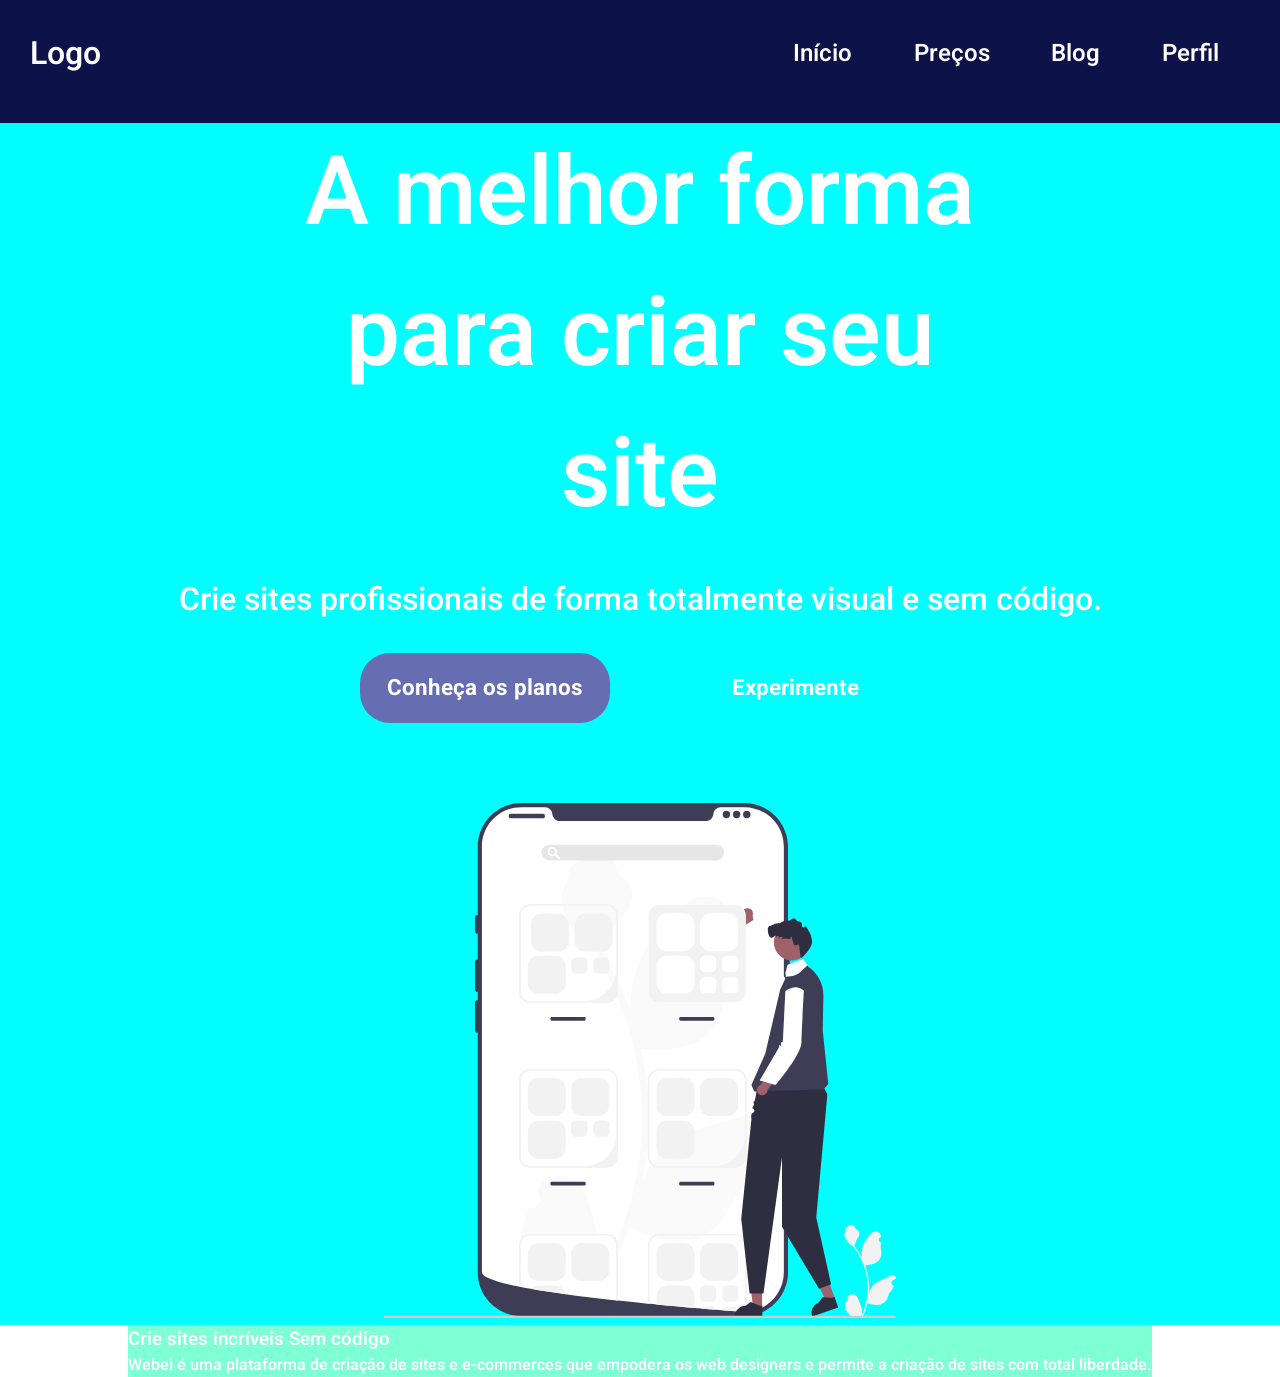
==== index.html @ b550186d "." ====
<!DOCTYPE html>
<html lang="pt-br">
<head>
    <meta charset="UTF-8">
    <meta http-equiv="X-UA-Compatible" content="IE=edge">
    <meta name="viewport" content="width=device-width, initial-scale=1.0">
    <title>Site</title>
    <link rel="stylesheet" href="style.css">
    <link rel="stylesheet" href="styleResponsivo.css">
</head>
<body>
<header class="container-cabecalho">
    <div class="cabecalho">
        <h1 class="logo">Logo</h1>
        <nav class="menu">
            <nav>Início</nav>
            <nav>Preços</nav>
            <nav>Blog</nav>
            <nav>Perfil</nav>
        </nav>
    </div>
</header>
<section class="container">
    <section class="container-apresentacao">
        <div>
            <h1>A melhor forma para criar seu site</h1>
            <p>Crie sites profissionais de forma totalmente visual e sem código.</p>
            <div class="botao-container">
                <button class="btn btn-especial">Conheça os planos</button>
                <button class="btn">Experimente</button>
            </div>
            <div class="container-img">
                <img src="undraw_mobile_interface_re_1vv9.svg" alt="">
            </div>
        </div>
    </section>
    <section class="container-conteudo">
        <div class="conteudo">
            <div class="card">
                <h1>Crie sites incríveis Sem código</h1>
                <p>Webei é uma plataforma de criação de sites e e-commerces que empodera os web designers e permite a criação de sites com total liberdade.</p>
            </div>
        </div>
    </section>
</section>
</body>
</html>
---- style.css ----
@import url('https://fonts.googleapis.com/css2?family=Heebo:wght@900&display=swap');

*{
    margin: 0;
    padding: 0;
    box-sizing: border-box;
    font-family: 'Heebo', sans-serif;
    font-weight: 600;
  
}
.container-cabecalho{
    width: 100vw;
}
.cabecalho{
    color: white;
    background-color: #0D1249;
    display: flex;
    flex-direction: row;
    width: 100%;
    justify-content: space-between;
    padding: 30px;
    position: fixed;
    top: 0;
}
.menu{
    width: 40%;
    display: flex;
    align-items: center;
    justify-content: space-around;
    font-size: 1.5rem;
    font-weight: bold;
    cursor: pointer;
}
.container{
    background-color: #0D1249;
    color: white;
    width: 100vw;
    height: 900px;
    display: flex;
    flex-direction: column;
    align-items: center;
    justify-content: center;

}
.container-apresentacao{
    align-self: flex-start;
    width: 100%;
    height: auto;
    display: flex;
    align-items: center;
    justify-content: center;
    text-align: center;
    margin-top: 600px;
    background-color: aqua;
    
}
.container-apresentacao h1{
    margin: auto;
    width: 60%;
    font-size: 6rem;
}
.container-apresentacao p{
    margin-top: 30px;
    font-size: 2rem;
}
.botao-container{
    display: flex;
    align-items: center;
    justify-content: center;
    
}
.btn{
    width: 250px;
    height: 70px;
    margin:30px;
    border-radius: 30px;
    border: none;
    font-size: 1.4rem;
    font-weight: bold;
    cursor: pointer;
    background-color: transparent;
    color: white;
}
.btn:hover{
    background-color: white;
    color: black;
}
.btn-especial{
    background-color: #666db1;
}
.btn-especial:hover{
    opacity: 80%;
    background-color: #666db1;
    color: white;
}
.container-img{
    margin-top: 50px;
    width: auto;
    height: auto;
}
.container-img img{
    width: 40%;
}
.container-conteudo{
    background-color: aquamarine;
}
---- styleResponsivo.css ----
@media (max-width:500px) {
    .cabecalho{
        display: flex;
        flex-direction: column;
        align-items: center;
        
    }
    .menu{
        margin-top: 20px;
        width: 100%;
    } 
    .container-apresentacao{
        width: 100%;
        padding: 20px;
        margin-top: 600px;
    }
    .container-apresentacao h1{
        font-size: 3rem;
        width: 100%;
        margin: 0;
    } 
    .container-apresentacao p{
        margin-top: 30px;
        font-size: 1.8rem;
    } 
    .botao-container{
       
        width: 100%;
        justify-content: space-between;
        flex-direction: column;
    }
    .btn{
        width: 100%;
        height: 70px;
        padding: 10px;
    }
    .container-img{
        width: auto;
        height: auto;
      
    }
    .container-img img{
        width: 100%;
    }
}
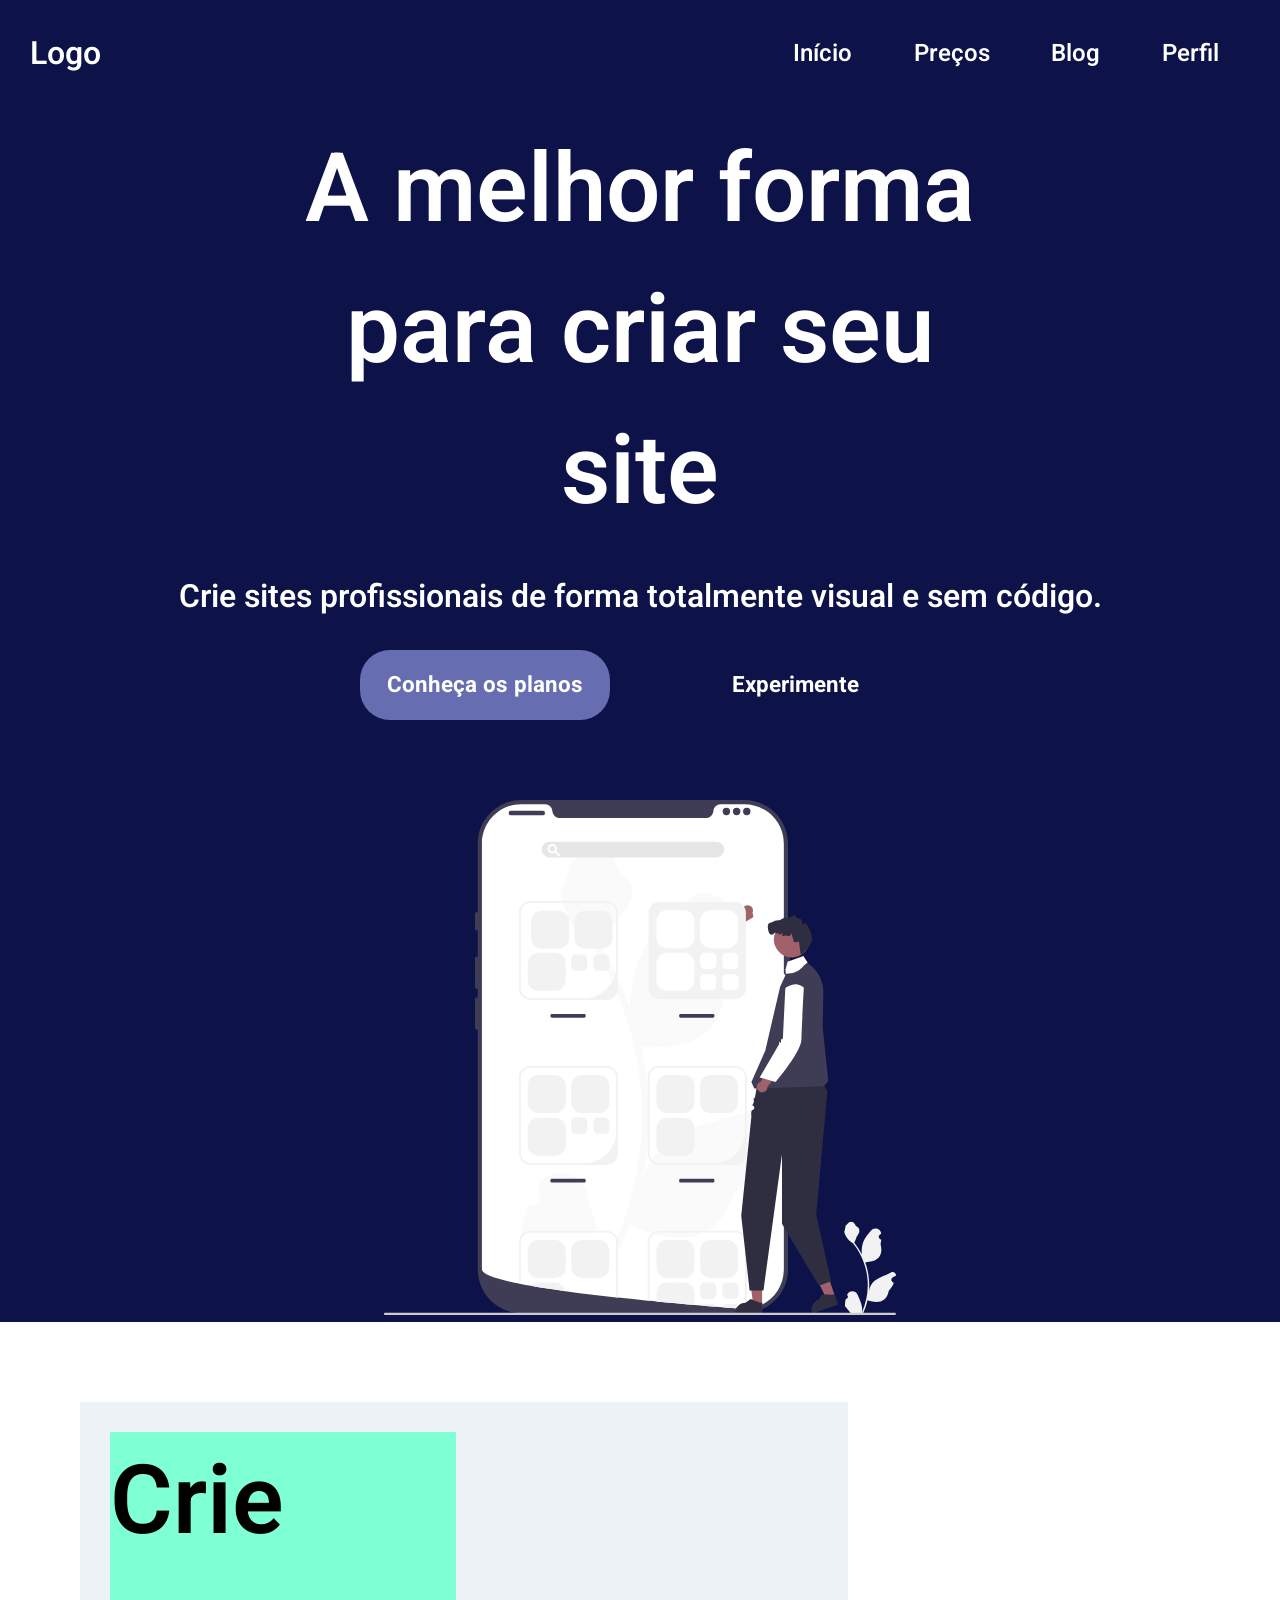
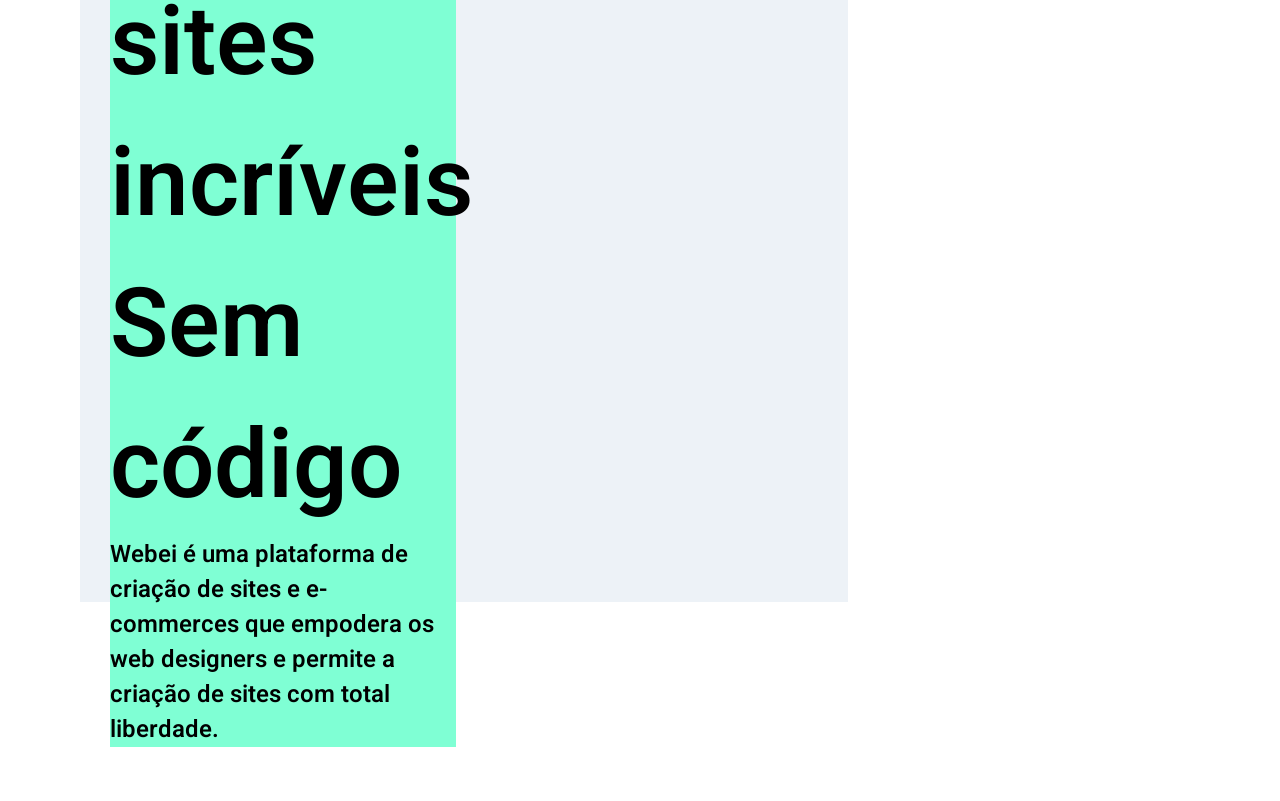
==== commit 5f5ee38d: "." ====
--- a/index.html
+++ b/index.html
@@ -40,6 +40,9 @@
                 <h1>Crie sites incríveis Sem código</h1>
                 <p>Webei é uma plataforma de criação de sites e e-commerces que empodera os web designers e permite a criação de sites com total liberdade.</p>
             </div>
+            <div class="card-img">
+                <img src="" alt="">
+            </div>
         </div>
     </section>
 </section>
--- a/style.css
+++ b/style.css
@@ -34,8 +34,8 @@
 .container{
     background-color: #0D1249;
     color: white;
-    width: 100vw;
-    height: 900px;
+    width: 100%;
+    height:auto;
     display: flex;
     flex-direction: column;
     align-items: center;
@@ -50,8 +50,7 @@
     align-items: center;
     justify-content: center;
     text-align: center;
-    margin-top: 600px;
-    background-color: aqua;
+    margin-top: 120px;
     
 }
 .container-apresentacao h1{
@@ -102,5 +101,27 @@
     width: 40%;
 }
 .container-conteudo{
+    background-color: rgb(255, 255, 255);
+    width: 100%;
+    height: 800px;
+    display: flex;
+}
+.conteudo{
+    background-color:#EDF2F7;
+    width: 60%;
+    height: 100%;
+    margin: 80px;
+    color: black;
+}
+.card{
     background-color: aquamarine;
+    width:45%;
+    margin: 30px;
+}
+.card h1{
+    font-size: 6rem;
+}
+.card p{
+    font-size: 1.5rem;
+   
 }
--- a/styleResponsivo.css
+++ b/styleResponsivo.css
@@ -12,7 +12,7 @@
     .container-apresentacao{
         width: 100%;
         padding: 20px;
-        margin-top: 600px;
+        margin-top: 150px;
     }
     .container-apresentacao h1{
         font-size: 3rem;
@@ -42,5 +42,24 @@
     .container-img img{
         width: 100%;
     }
+    .container-conteudo{
+
+    }
+    .conteudo{
+        margin:0;
+        width: 70%;
+    }
+    .card{
+        margin: 50px;
+        width: 100%;
+        
+    }
+    .card h1{
+        font-size: 3rem;
+    }
+    .card p{
+        font-size: 1rem;
+       
+    }
 }
 
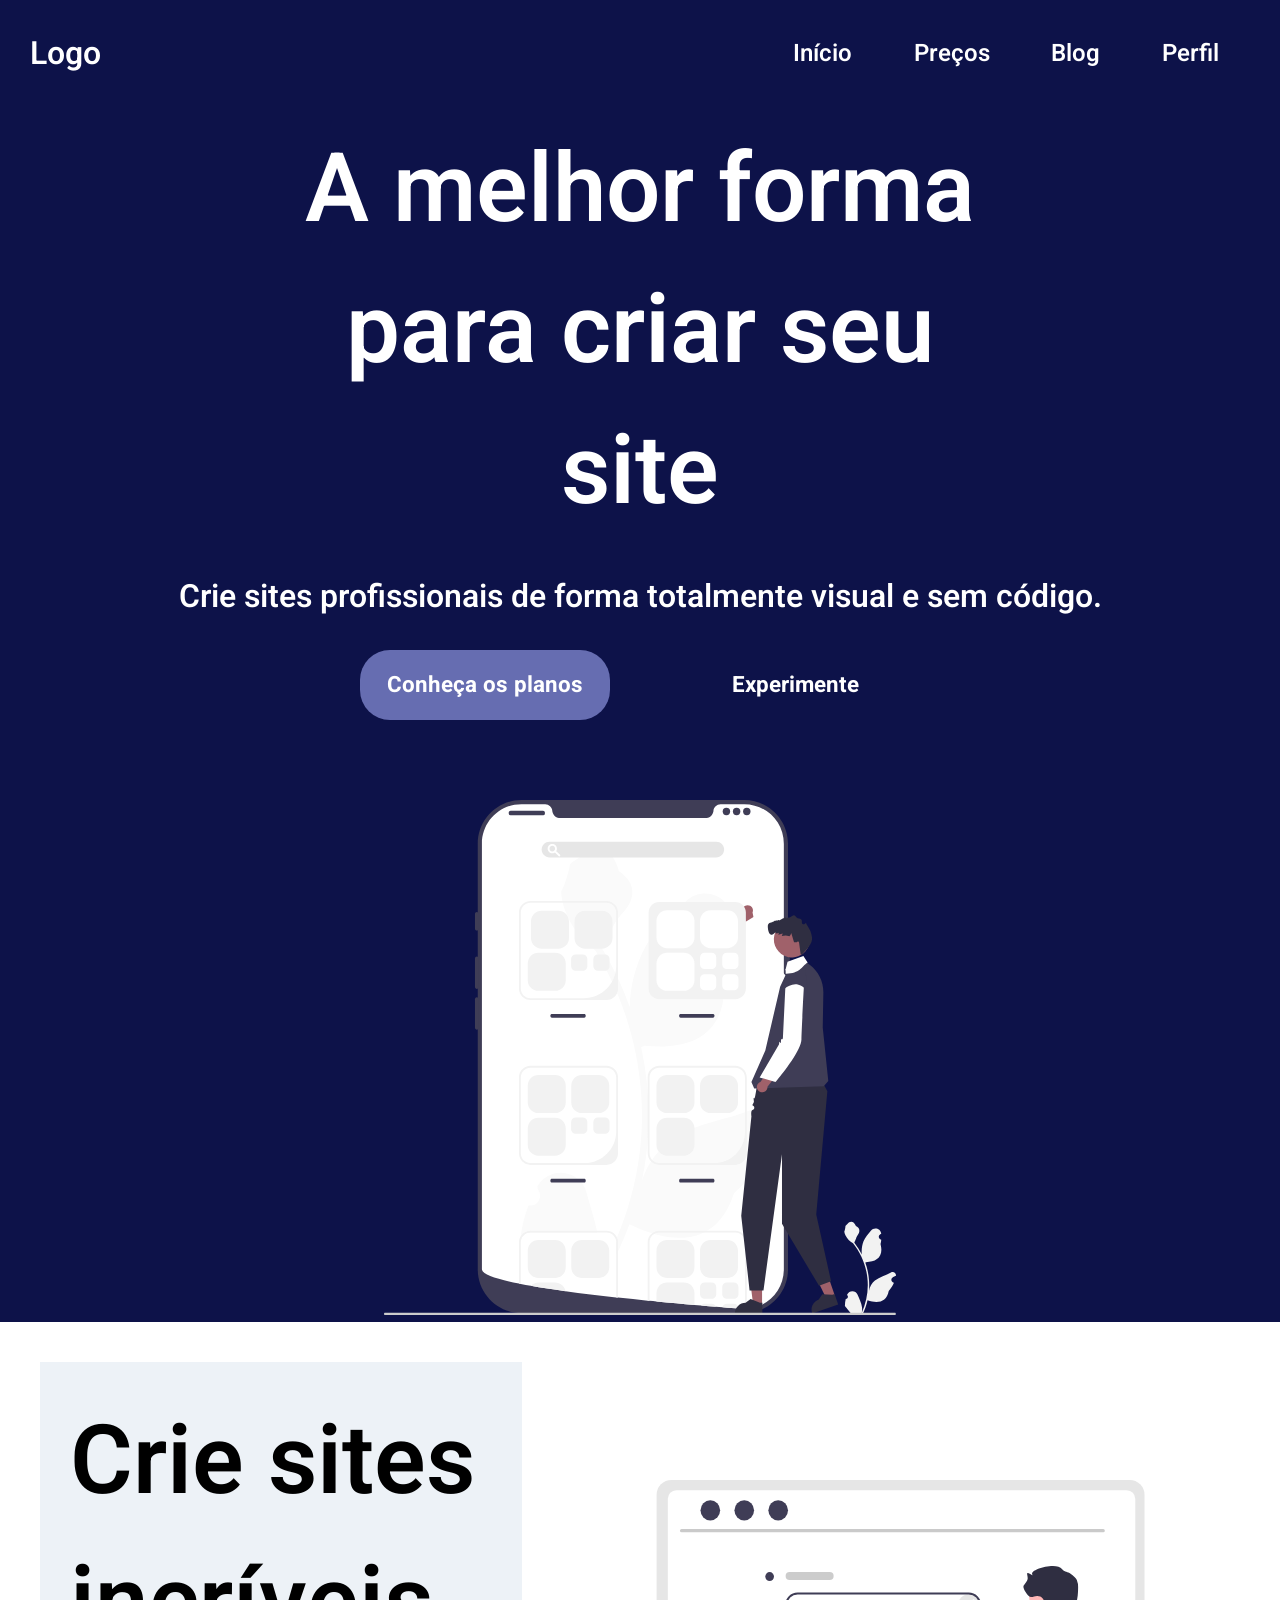
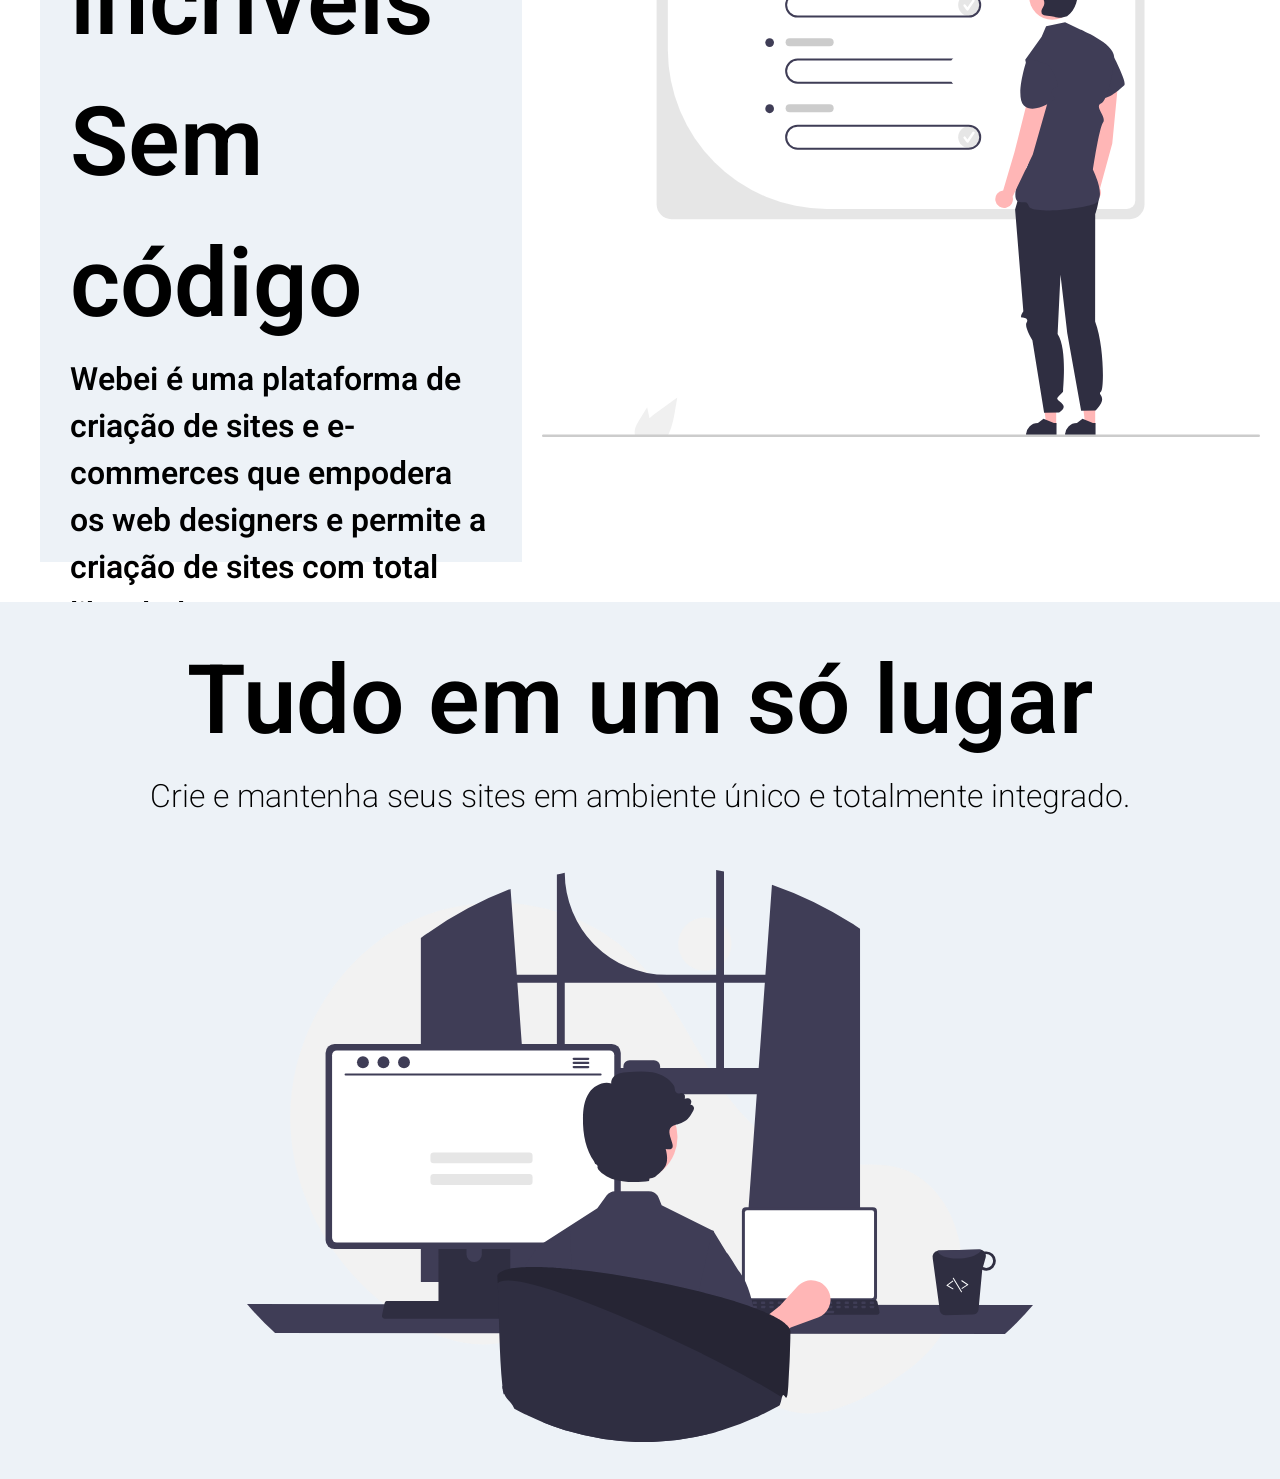
==== commit 741efcc1: "." ====
--- a/index.html
+++ b/index.html
@@ -41,8 +41,15 @@
                 <p>Webei é uma plataforma de criação de sites e e-commerces que empodera os web designers e permite a criação de sites com total liberdade.</p>
             </div>
             <div class="card-img">
-                <img src="" alt="">
+                <img src="undraw_performance_overview_re_mqrq (1).svg" alt="">
             </div>
+        </div>
+    </section>
+    <section class="container-subconteudo">
+        <div  class="subconteudo">
+            <h1>Tudo em um só lugar</h1>
+            <p>Crie e mantenha seus sites em ambiente único e totalmente integrado.</p>
+            <img src="undraw_programming_re_kg9v.svg" alt="">
         </div>
     </section>
 </section>
--- a/style.css
+++ b/style.css
@@ -103,25 +103,53 @@
 .container-conteudo{
     background-color: rgb(255, 255, 255);
     width: 100%;
-    height: 800px;
+    height:auto;
     display: flex;
+    
 }
 .conteudo{
-    background-color:#EDF2F7;
-    width: 60%;
+    width: 100%;
     height: 100%;
-    margin: 80px;
+    margin: 20px;
     color: black;
+    display: flex;
+    justify-content: space-around;
 }
 .card{
-    background-color: aquamarine;
+    background-color:#EDF2F7;
     width:45%;
-    margin: 30px;
+    height: 800px;
+    margin: 20px;
+    padding: 30px;
 }
 .card h1{
     font-size: 6rem;
 }
 .card p{
-    font-size: 1.5rem;
-   
-}+    font-size: 2rem;
+}
+.card-img{
+    align-self: center;
+}
+.container-subconteudo{
+    background-color:#EDF2F7;
+    width: 100%;
+    height: auto;
+    display: flex;
+    justify-content:center;
+    text-align: center;
+    padding: 30px;
+}
+.container-subconteudo h1{
+    font-size: 6rem;
+    color: black;
+}
+.container-subconteudo p{
+    font-size: 2rem;
+    font-weight: 200;
+    color: black;
+}
+.container-subconteudo img{
+    margin-top: 50px;
+}
+
--- a/styleResponsivo.css
+++ b/styleResponsivo.css
@@ -42,24 +42,45 @@
     .container-img img{
         width: 100%;
     }
-    .container-conteudo{
+    .conteudo{
+        margin:0;
+        width: 100%;
+        justify-content: flex-start;
+        flex-direction: column;
+       background-color: rgb(255, 255, 255);
 
     }
-    .conteudo{
-        margin:0;
-        width: 70%;
-    }
     .card{
-        margin: 50px;
-        width: 100%;
-        
+        margin: 0px;
+        width: 80%;  
+        height: 500px; 
     }
     .card h1{
         font-size: 3rem;
     }
     .card p{
         font-size: 1rem;
+    }
+    .card-img{
+        width: 100%;
+        
        
     }
+    .card-img img{
+        width: 100%;
+    }
+   
+    .container-subconteudo h1{
+        font-size: 3rem;
+      
+    }
+    .container-subconteudo p{
+        font-size: 1rem;
+       
+    }
+    .container-subconteudo img{
+        width: 100%;
+    }
+
 }
 
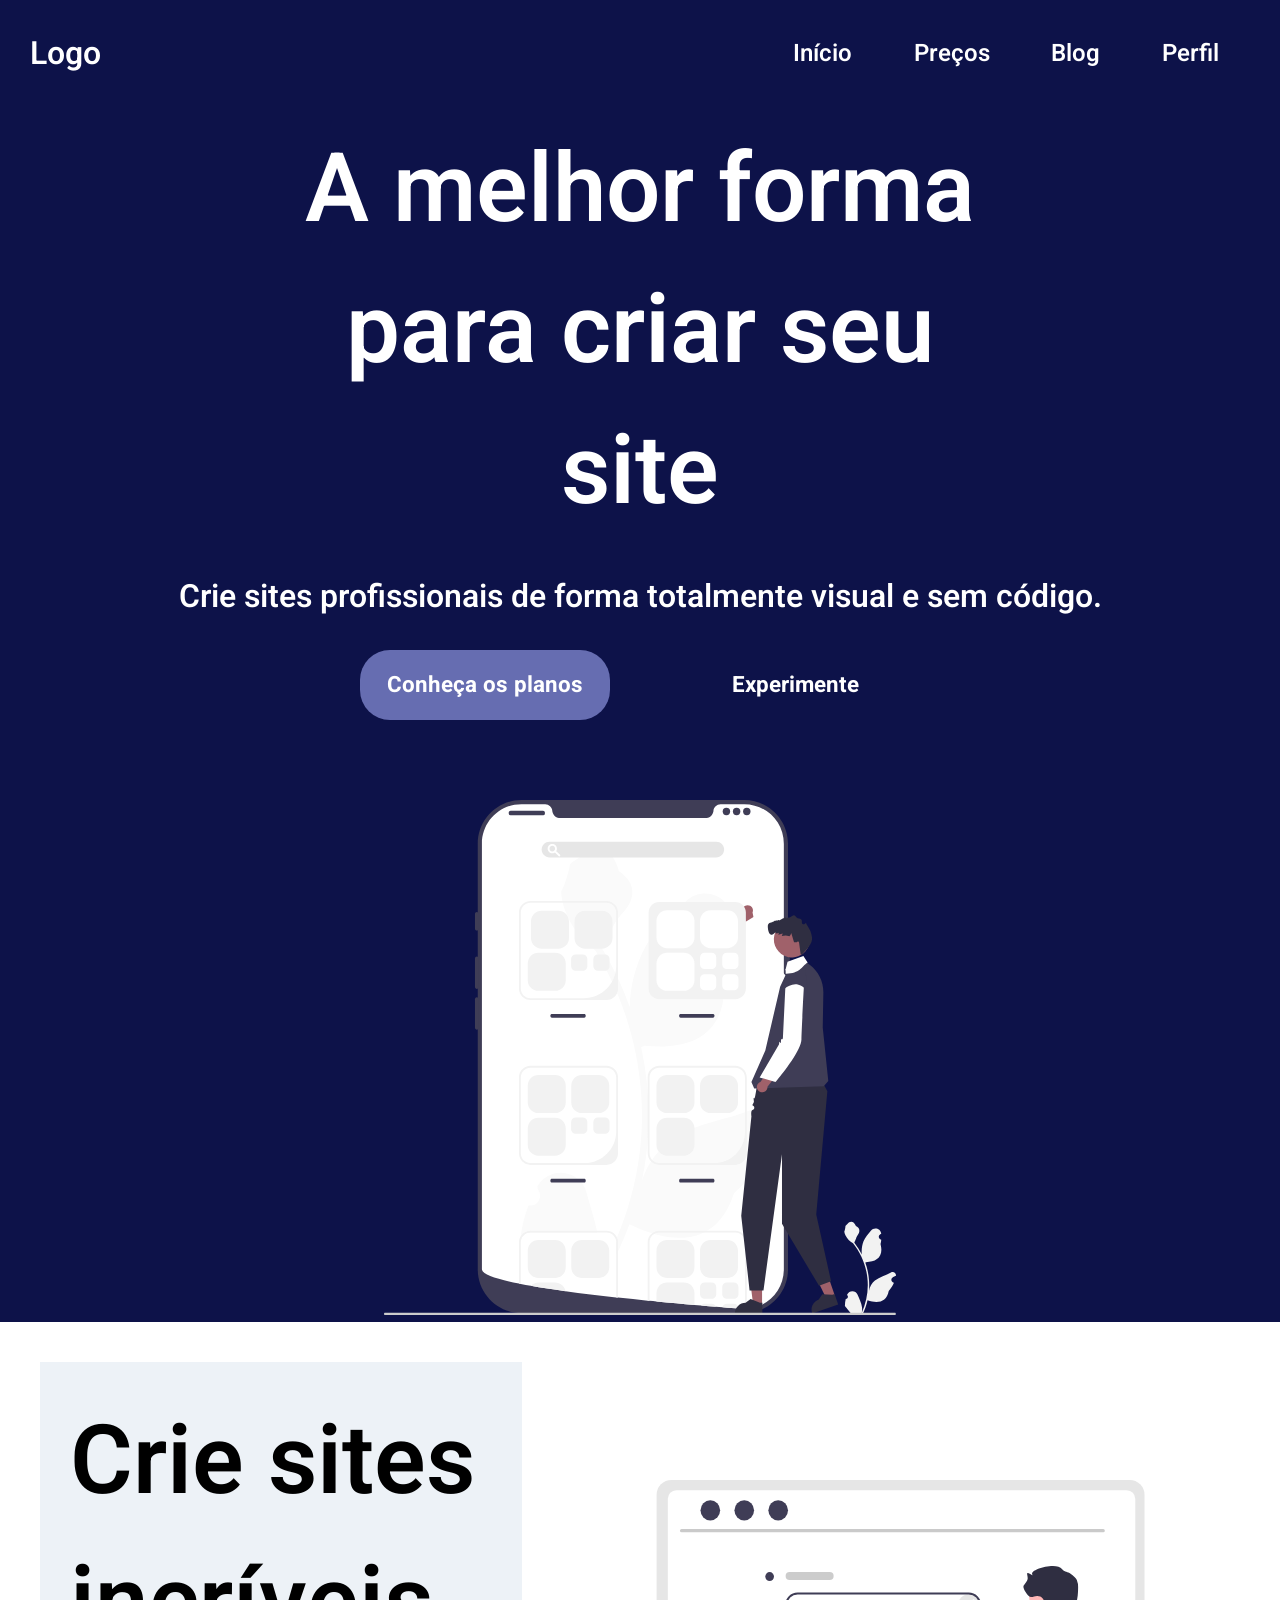
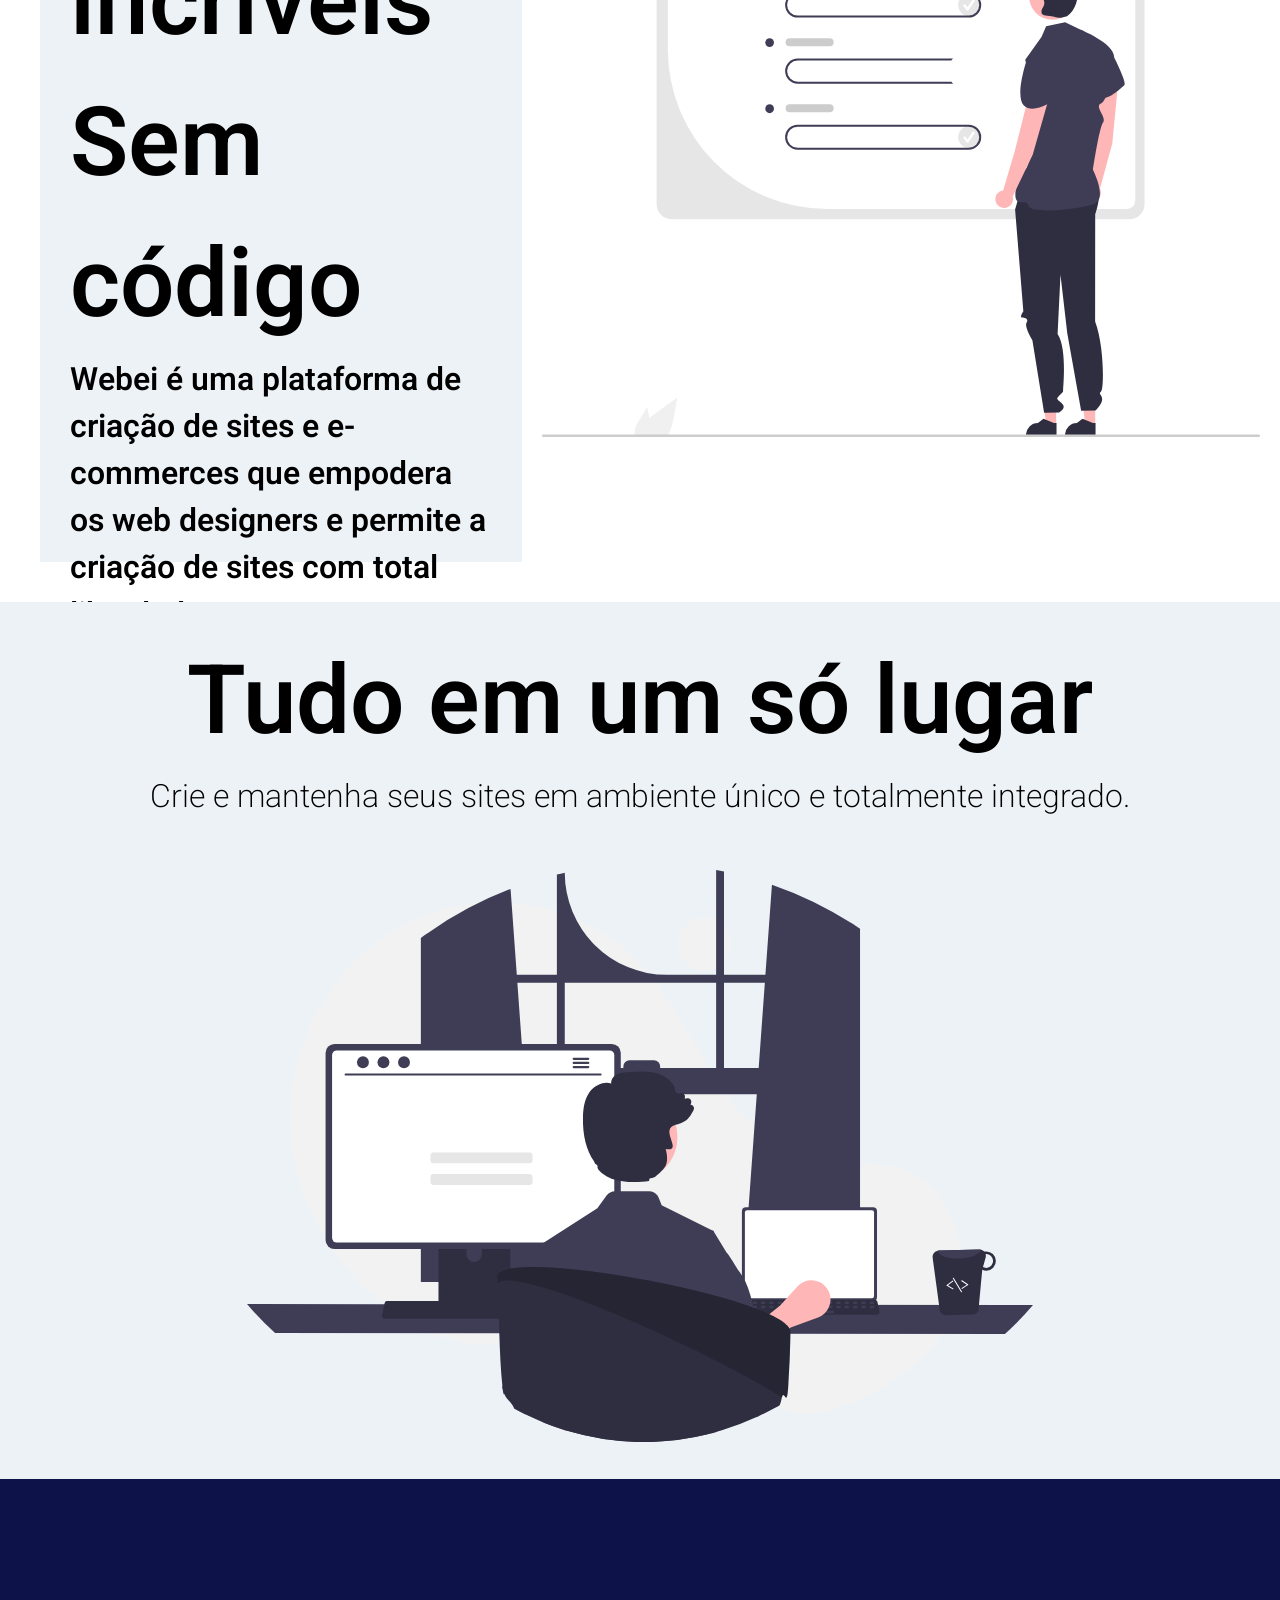
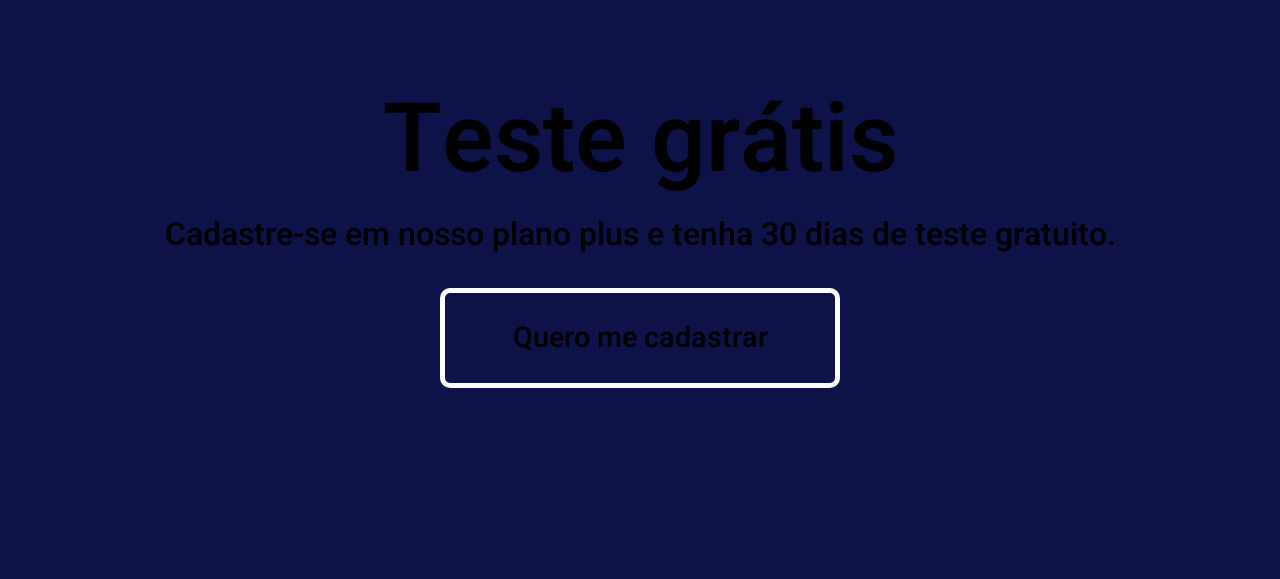
==== commit 20515210: "." ====
--- a/index.html
+++ b/index.html
@@ -52,6 +52,13 @@
             <img src="undraw_programming_re_kg9v.svg" alt="">
         </div>
     </section>
+    <section class="container-teste-gratis">
+        <div class="teste-gratis">
+            <h1>Teste grátis</h1>
+            <p>Cadastre-se em nosso plano plus e tenha 30 dias de teste gratuito.</p>
+            <button>Quero me cadastrar</button>
+        </div>
+    </section>
 </section>
 </body>
 </html>
--- a/style.css
+++ b/style.css
@@ -152,4 +152,35 @@
 .container-subconteudo img{
     margin-top: 50px;
 }
+.container-teste-gratis{
+    width: 100%;
+    background-image: url(../ProjetoPageCSS/6271875.jpg);
+    background-position: center;
+    background-repeat: none;
+    background-size: cover;
+    height: 700px;
+    display: flex;
+    align-items: center;
+    justify-content:center;
+    text-align: center;
+    padding: 30px;
+    color: black;
+}
+.container-teste-gratis h1{
+    font-size: 6rem;
+}
+.container-teste-gratis p{
+    font-size: 2rem;
+}
+.container-teste-gratis button{
+    width: 400px;
+    height: 100px;
+    font-size: 1.8rem;
+    border-radius: 10px;
+    border: 5px solid white;
+    background-color: transparent;
+    cursor: pointer;
+    margin-top: 30px;
+}
 
+
--- a/styleResponsivo.css
+++ b/styleResponsivo.css
@@ -81,6 +81,23 @@
     .container-subconteudo img{
         width: 100%;
     }
+    .container-teste-gratis{
+       
+        height: 500px;
+     
+    }
+    .container-teste-gratis h1{
+        font-size: 3rem;
+    }
+    .container-teste-gratis p{
+        font-size: 1rem;
+    }
+    .container-teste-gratis button{
+        width: 300px;
+        height: 100px;
+        font-size: 1.5rem;  
+    }
+    
 
 }
 
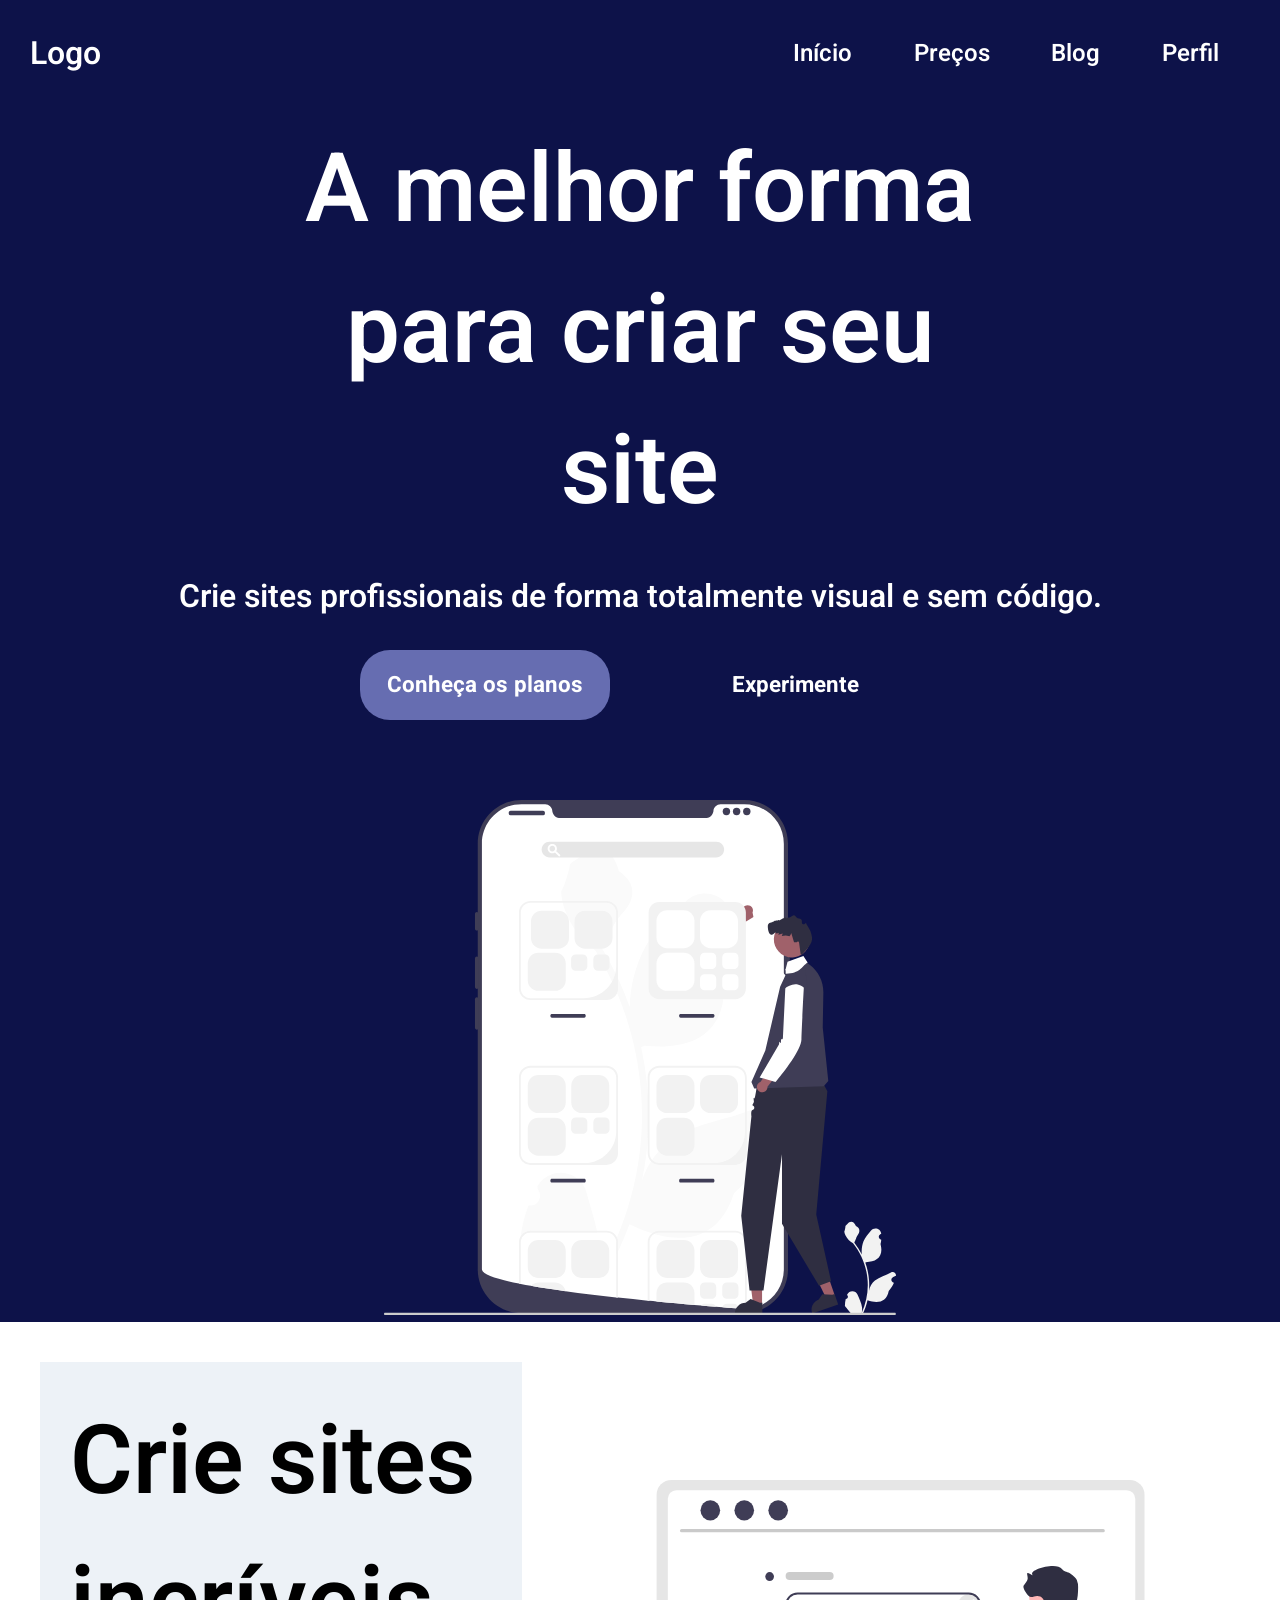
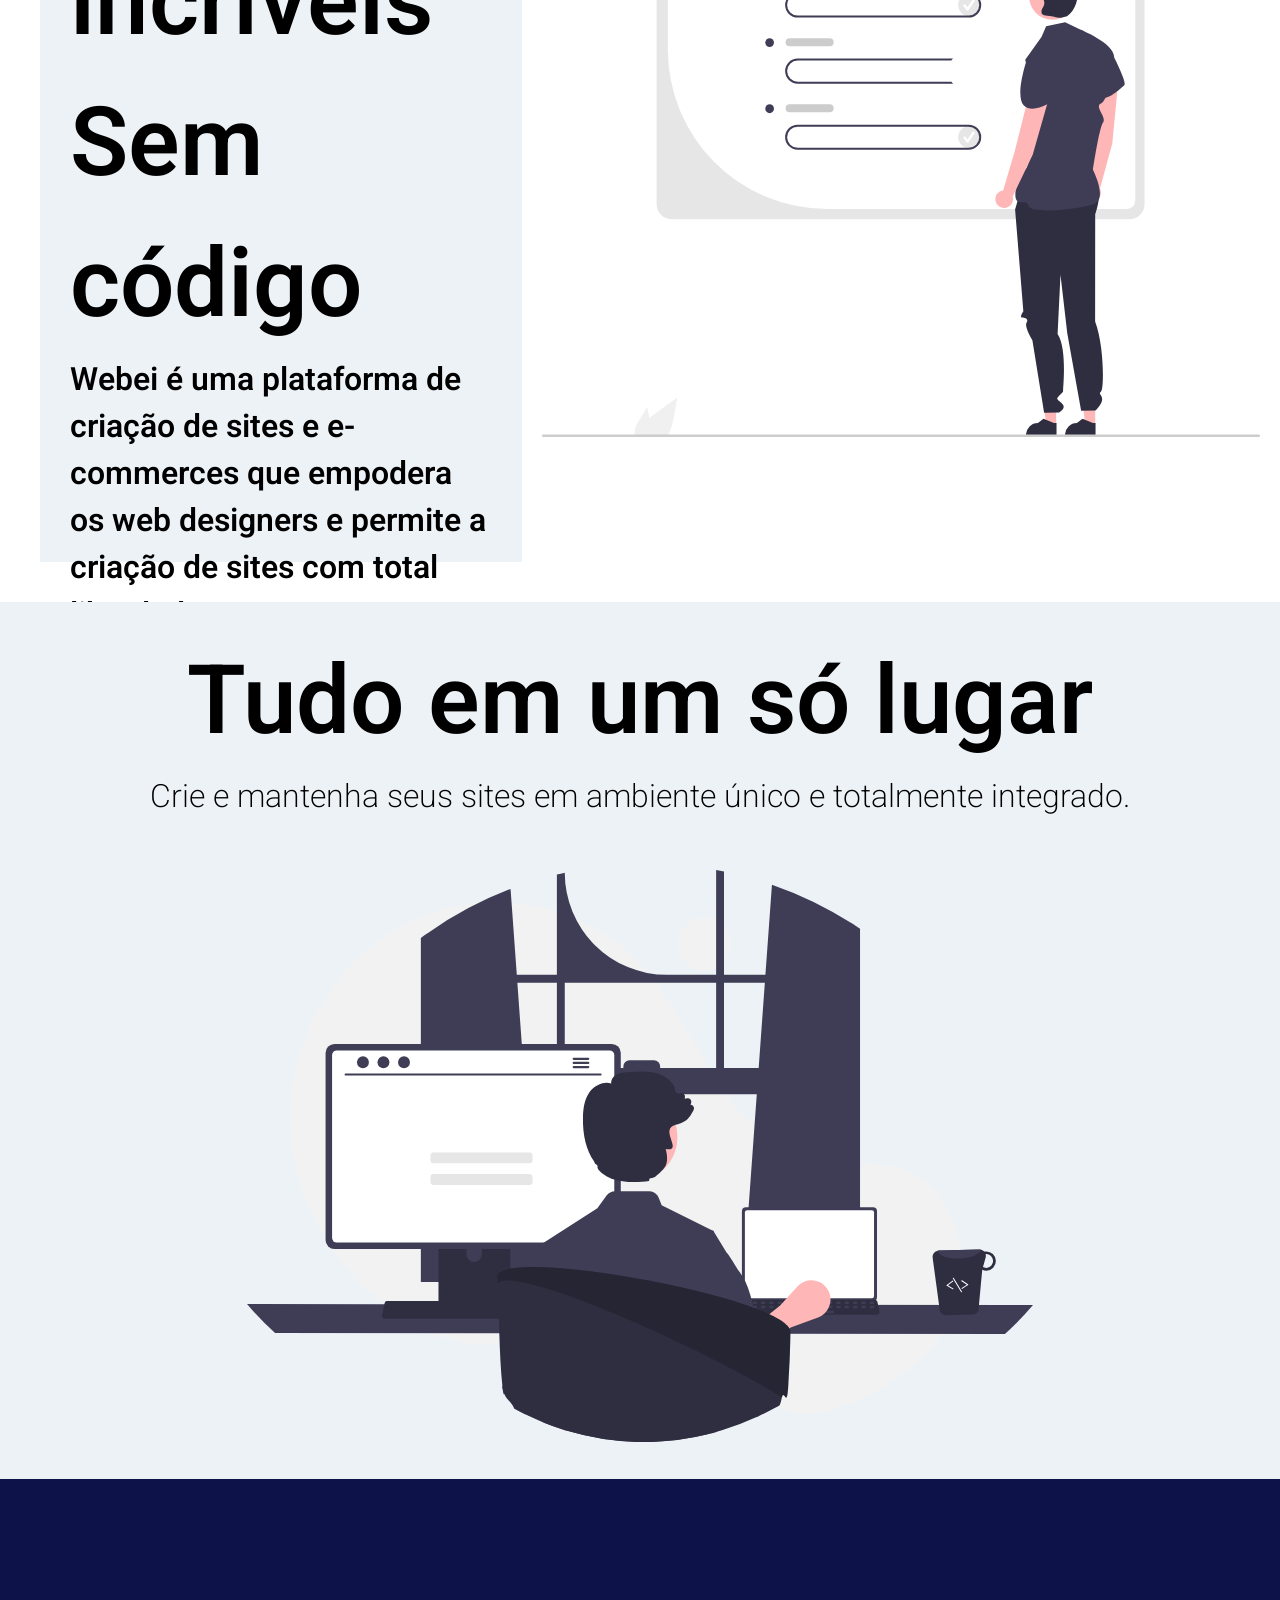
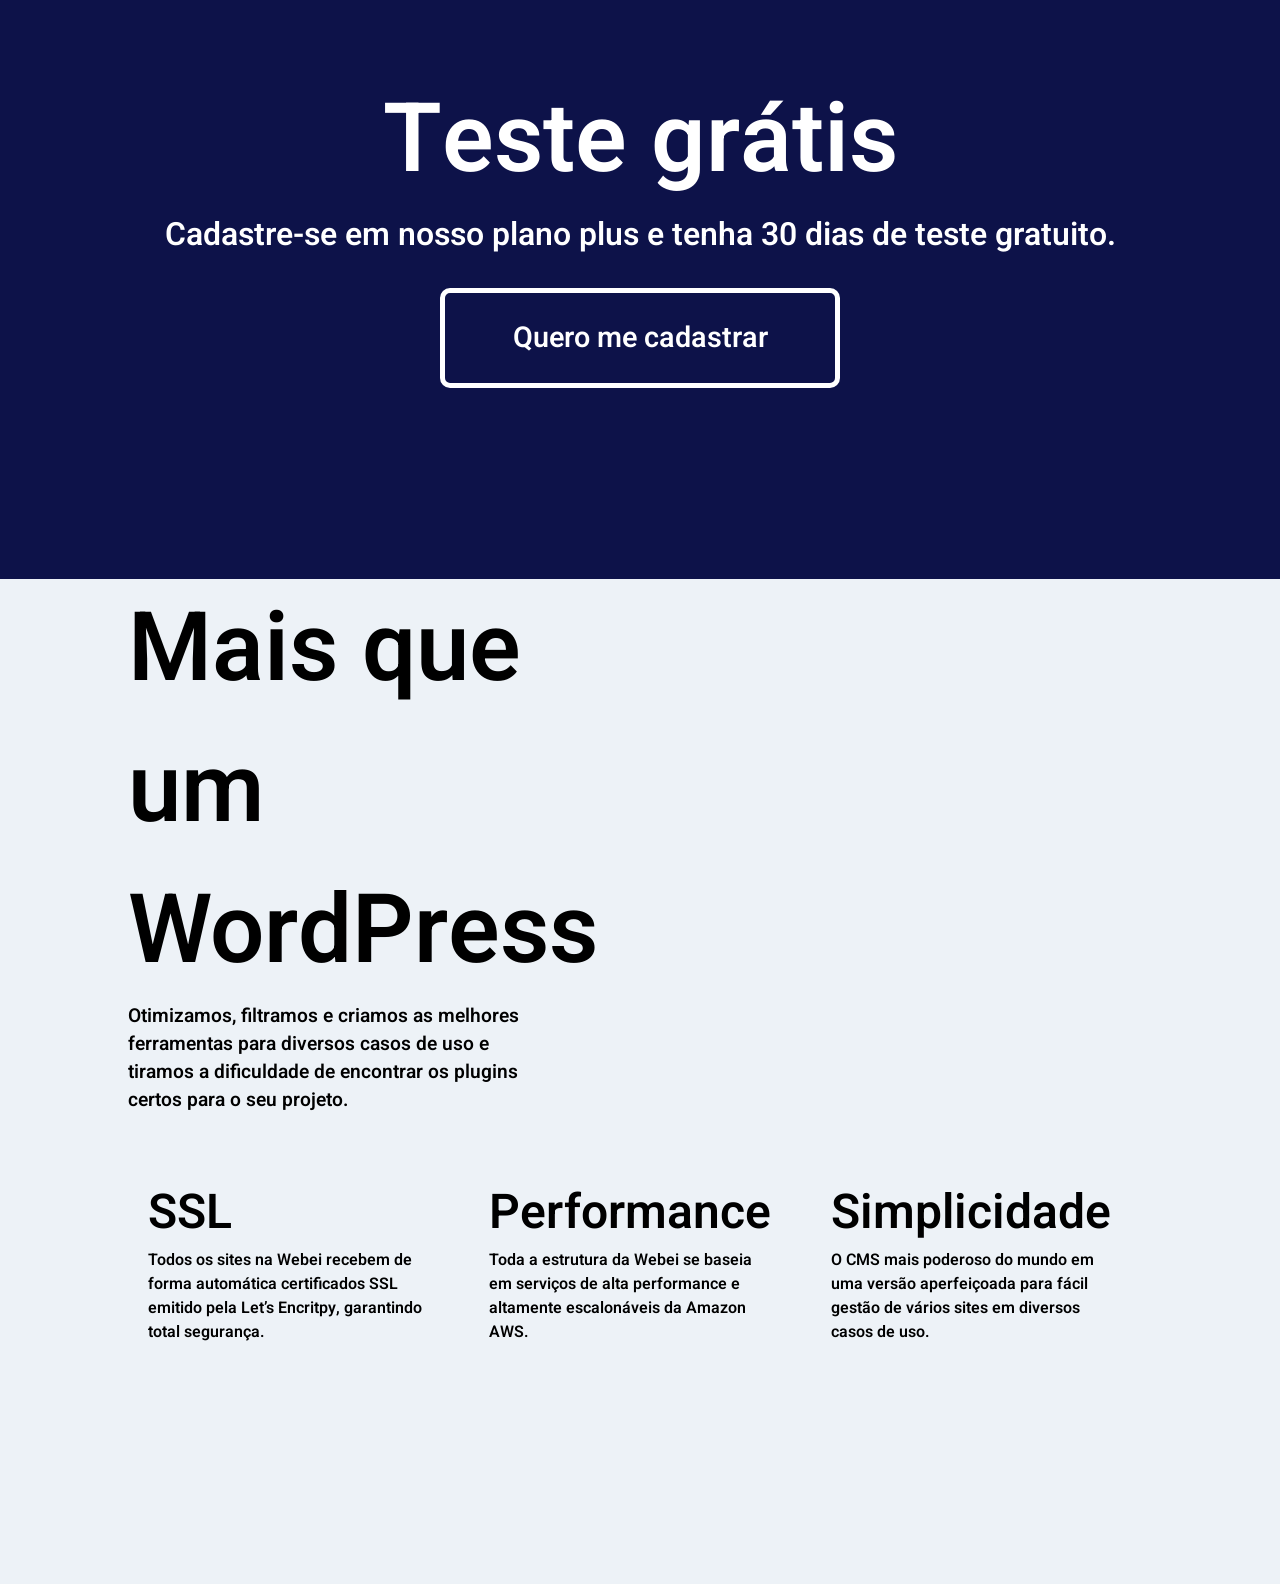
==== commit 6e41bc08: "." ====
--- a/index.html
+++ b/index.html
@@ -59,6 +59,32 @@
             <button>Quero me cadastrar</button>
         </div>
     </section>
+    <section class="container-conteudoCard">
+        <div class="conteudoCard">
+            <div class="contCard">
+                <h1>Mais que um WordPress</h1>
+                <p>Otimizamos, filtramos e criamos as melhores ferramentas para diversos casos de uso e tiramos a dificuldade de encontrar os plugins certos para o seu projeto.</p>
+            </div>
+        </div>
+        <div class="cardCont-container">
+            <div class="cardCont">
+                <img src="" alt="">
+                <h1>SSL</h1>
+                <p>Todos os sites na Webei recebem de forma automática certificados SSL emitido pela Let’s Encritpy, garantindo total segurança.</p>
+            </div>
+            <div class="cardCont">
+                <img src="" alt="">
+                <h1>Performance</h1>
+                <p>Toda a estrutura da Webei se baseia em serviços de alta performance e altamente escalonáveis da Amazon AWS.</p>
+            </div>
+            <div class="cardCont">
+                <img src="" alt="">
+                <h1>Simplicidade</h1>
+                <p>O CMS mais poderoso do mundo em uma versão aperfeiçoada para fácil gestão de vários sites em diversos casos de uso.</p>
+            </div>
+            
+        </div>
+    </section>
 </section>
 </body>
 </html>
--- a/style.css
+++ b/style.css
@@ -164,7 +164,7 @@
     justify-content:center;
     text-align: center;
     padding: 30px;
-    color: black;
+   
 }
 .container-teste-gratis h1{
     font-size: 6rem;
@@ -181,6 +181,53 @@
     background-color: transparent;
     cursor: pointer;
     margin-top: 30px;
-}
+    color: white;
+}
+.container-conteudoCard{
+    background-color:#EDF2F7;
+    width: 100%;
+    height: auto;
+    display: flex;
+    flex-direction: column;
+    align-items: center;
+    color: black;
+    padding-bottom: 50px;
+}
+.conteudoCard{
+    width: 80%;
+}
+.conteudoCard h1{
+   font-size: 6rem;
+}
+.conteudoCard p{
+    font-size: 1.2rem;
+ }
+ .contCard{
+    width: 40%;
+    margin-bottom: 20px;
+ }
+.cardCont-container{
+    display:flex;
+    width: 80%;
+    justify-content: space-between;
+}
+.cardCont{
+    width: 50%;
+    height: 400px;
+    margin-right: 20px;
+    text-align: left;
+    color: black;
+    padding: 20px;
+}
+.cardCont:hover{
+    background-color: rgb(255, 255, 255);
+    cursor: pointer;
+    box-shadow: 3px 3px 3px rgba(0, 0, 0, 0.233);
+}
+.cardCont h1{
+    font-size: 3rem;
+}
+.cardCont p{
+    font-size: 1rem;
 
-
+}
--- a/styleResponsivo.css
+++ b/styleResponsivo.css
@@ -82,20 +82,42 @@
         width: 100%;
     }
     .container-teste-gratis{
-       
         height: 500px;
-     
     }
     .container-teste-gratis h1{
-        font-size: 3rem;
+        font-size: 4rem;
+        color: white;
     }
     .container-teste-gratis p{
-        font-size: 1rem;
+        font-size: 1.3rem;
+       
     }
     .container-teste-gratis button{
         width: 300px;
         height: 100px;
-        font-size: 1.5rem;  
+        font-size: 1.5rem; 
+         
+    }
+    .cardCont-container{
+       flex-direction: column;
+       width: 100%;
+       align-items: center;
+       justify-content: center;
+    }
+    .conteudoCard h1{
+        text-align: left;
+        font-size: 3rem;
+     }
+     .conteudoCard p{
+         font-size: 1rem;
+      }
+    .contCard{
+        width: 100%;
+        margin-bottom: 20px;
+    }
+    .cardCont{
+        width: 80%;
+        margin-right: 0;
     }
     
 
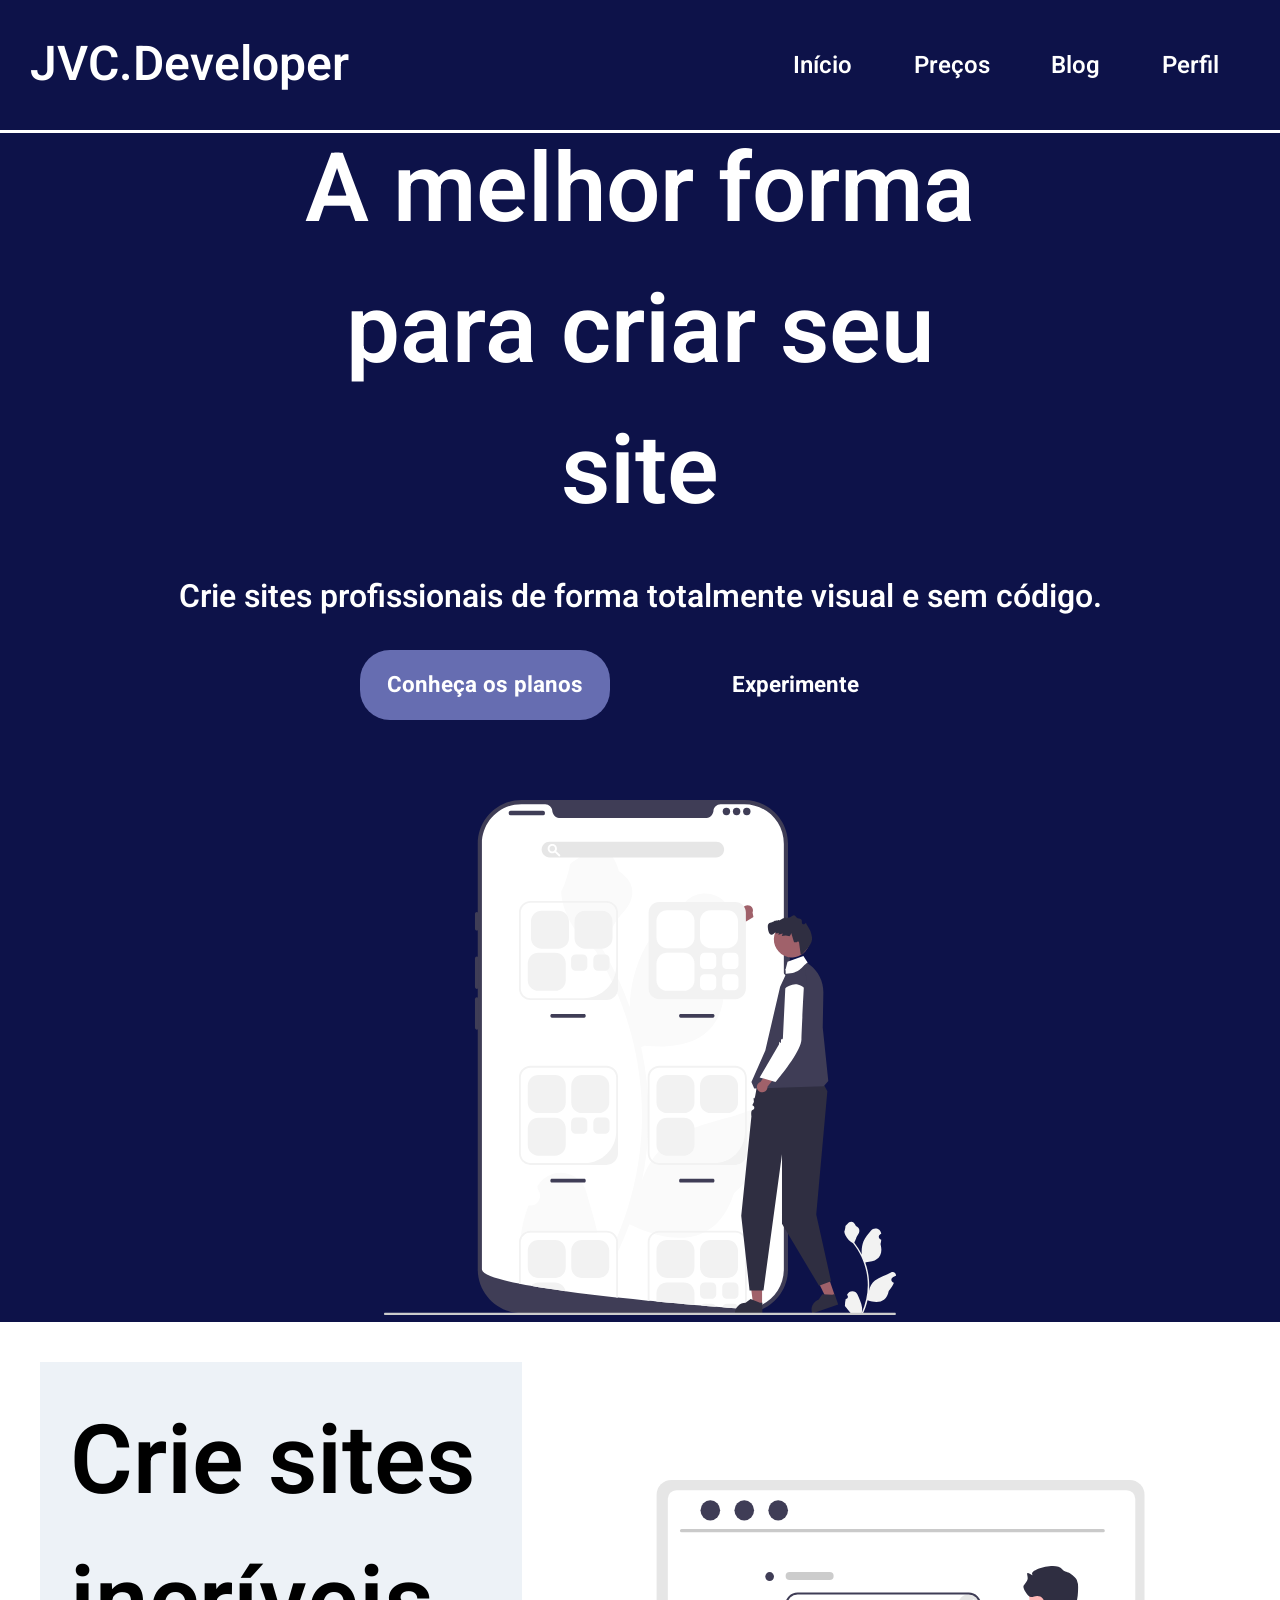
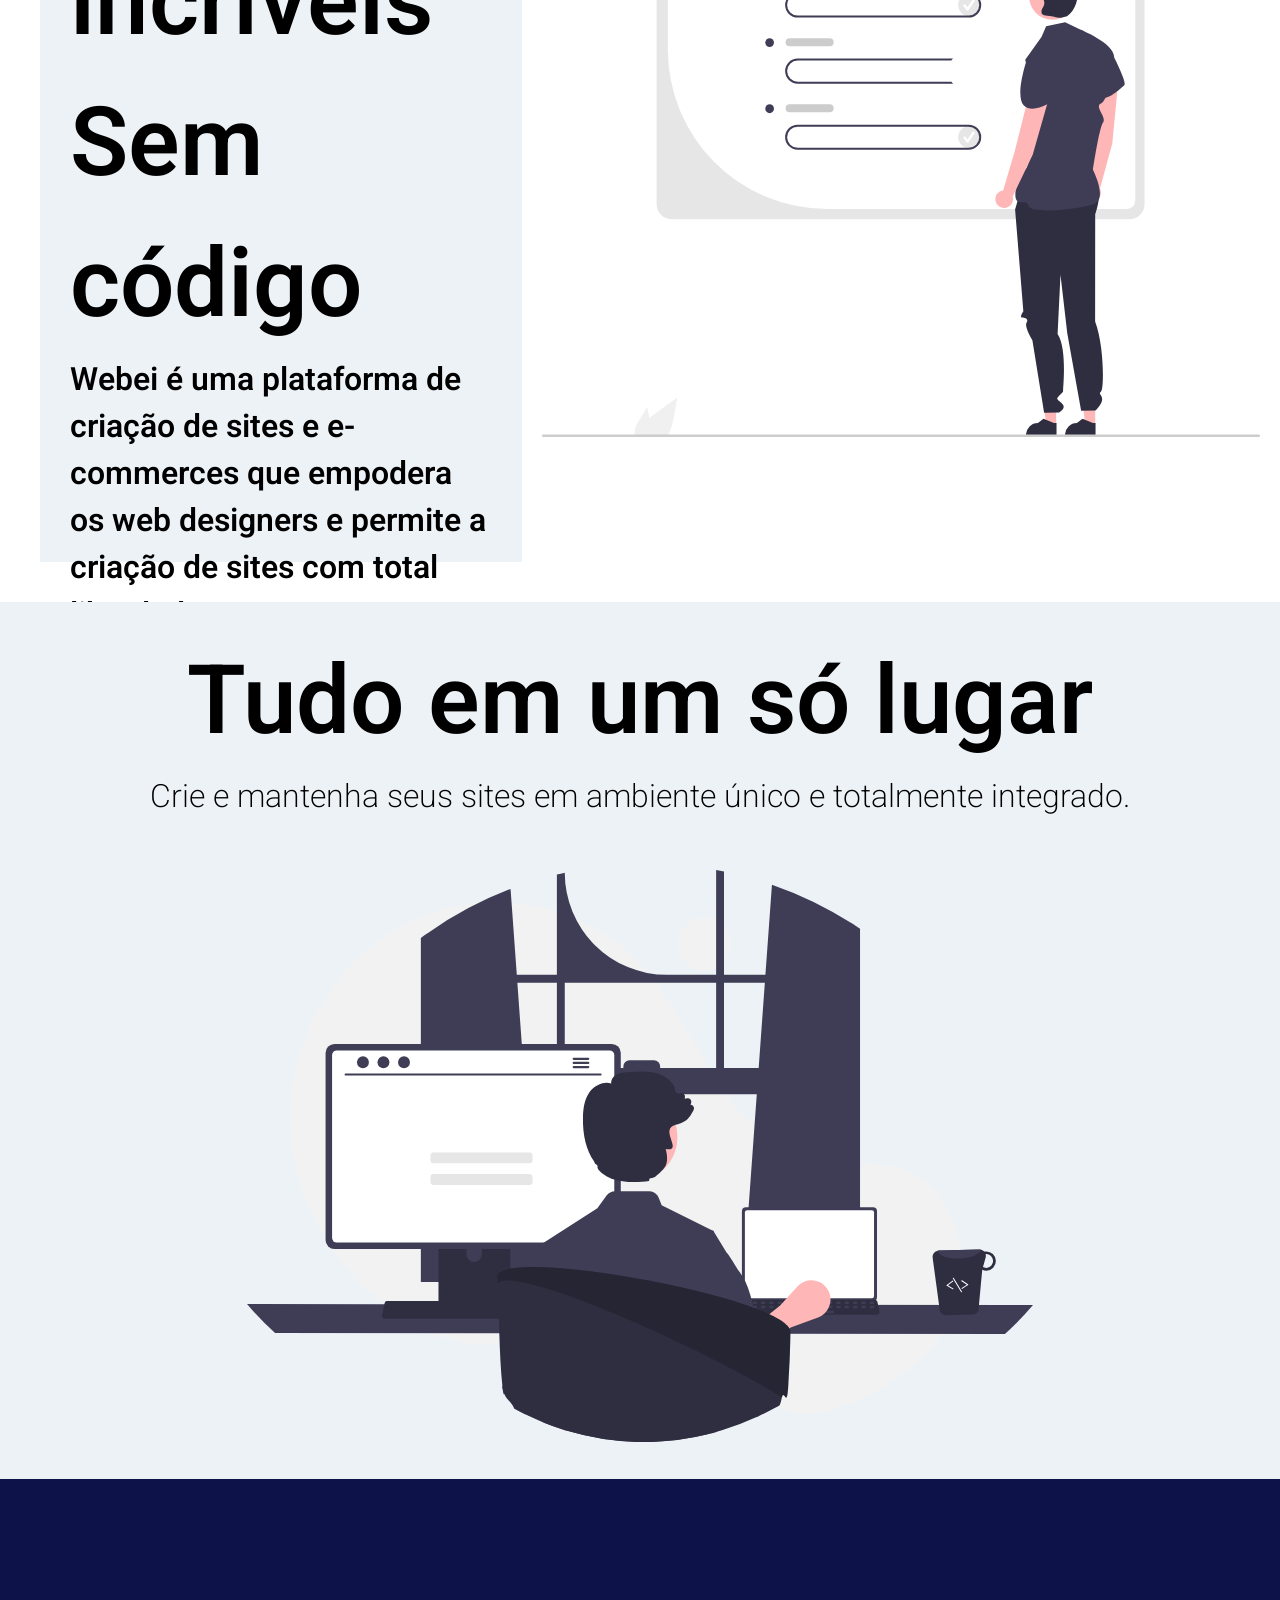
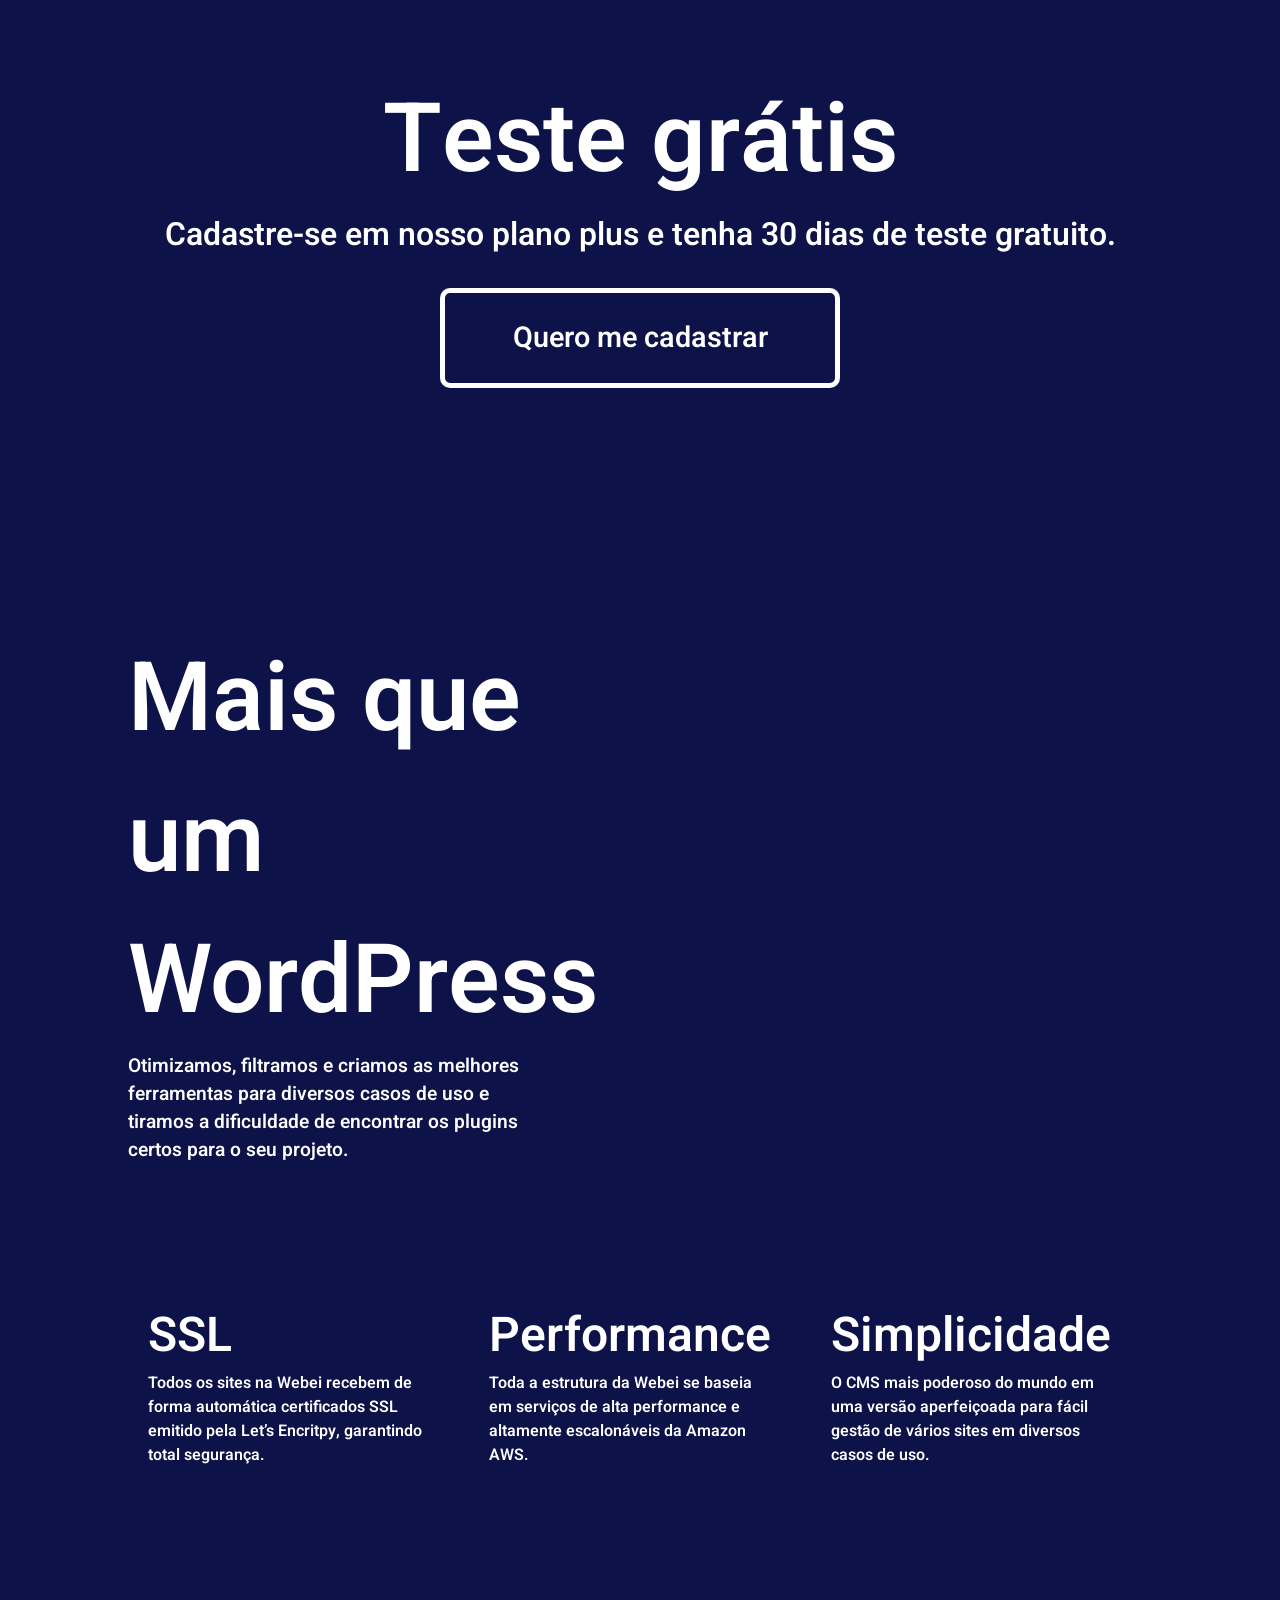
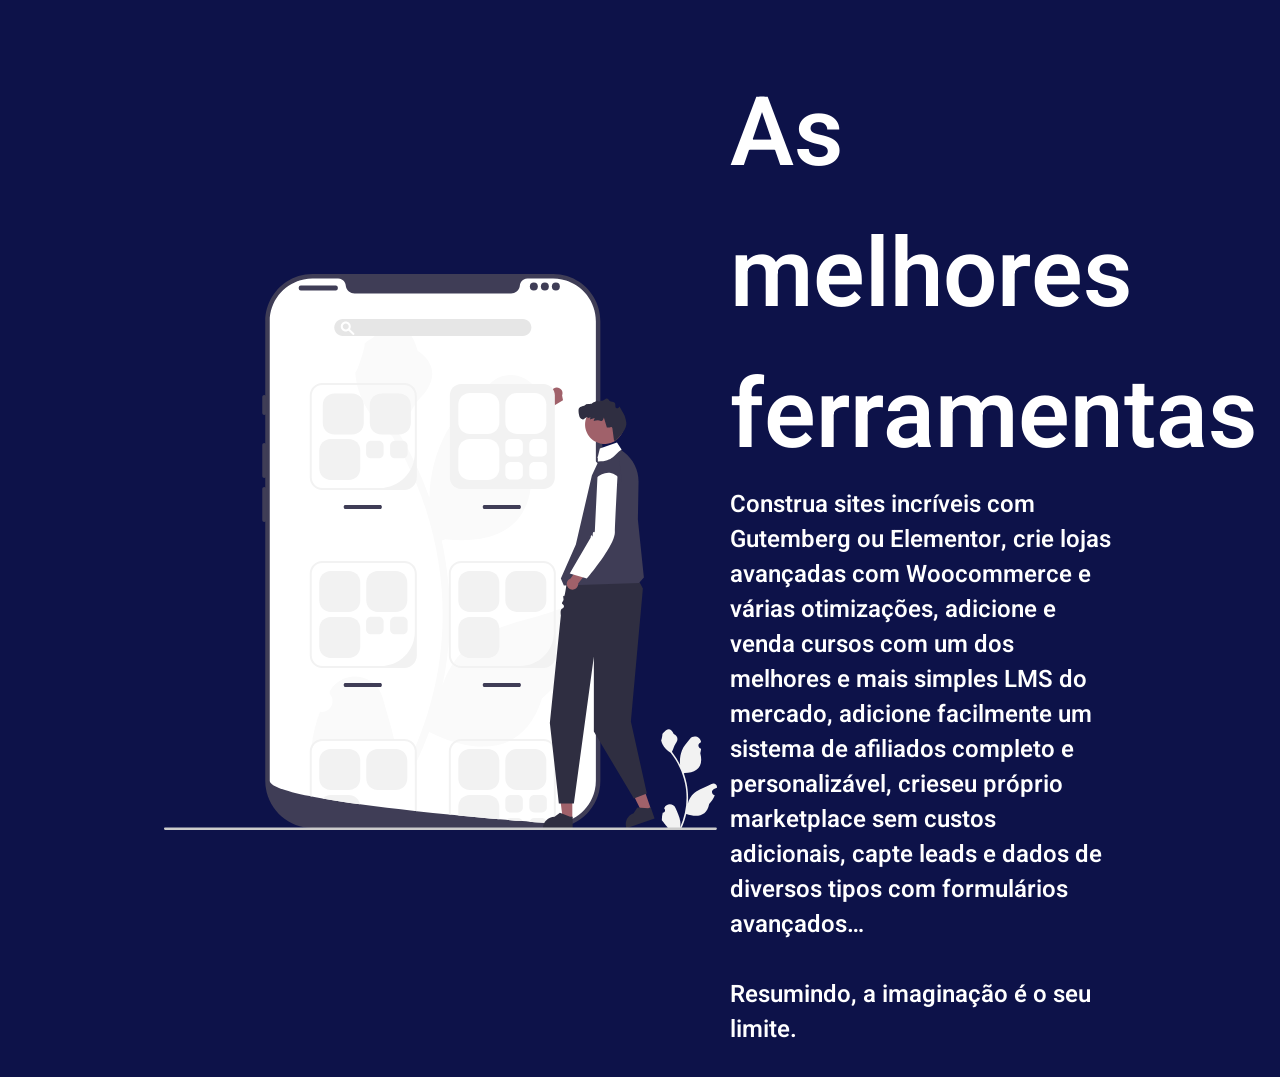
==== commit c888f4e3: "." ====
--- a/index.html
+++ b/index.html
@@ -11,7 +11,7 @@
 <body>
 <header class="container-cabecalho">
     <div class="cabecalho">
-        <h1 class="logo">Logo</h1>
+        <h1 class="logo">JVC.Developer</h1>
         <nav class="menu">
             <nav>Início</nav>
             <nav>Preços</nav>
@@ -82,8 +82,18 @@
                 <h1>Simplicidade</h1>
                 <p>O CMS mais poderoso do mundo em uma versão aperfeiçoada para fácil gestão de vários sites em diversos casos de uso.</p>
             </div>
-            
         </div>
+        <div class="container-ferramentas">
+            <div class="conteudo-img-ferramentas">
+                <img src="undraw_mobile_interface_re_1vv9.svg" alt="">
+            </div>
+            <div class="conteudo-ferramentas">
+                <h1>As melhores ferramentas</h1>
+                <p>Construa sites incríveis com Gutemberg ou Elementor, crie lojas avançadas com Woocommerce e várias otimizações, adicione e venda cursos com um dos melhores e mais simples LMS do mercado, adicione facilmente um sistema de afiliados completo e personalizável, crieseu próprio marketplace sem custos adicionais, capte leads e dados de diversos tipos com formulários avançados…<br><br>
+
+                 Resumindo, a imaginação é o seu limite.</p>
+            </div>
+         </div>
     </section>
 </section>
 </body>
--- a/style.css
+++ b/style.css
@@ -8,6 +8,12 @@
     font-weight: 600;
   
 }
+h1{
+    font-size: 6rem;
+}
+p{
+    font-size: 1.5rem;
+}
 .container-cabecalho{
     width: 100vw;
 }
@@ -21,6 +27,10 @@
     padding: 30px;
     position: fixed;
     top: 0;
+    border-bottom: 3px solid white;
+}
+.logo{
+    font-size: 3rem;
 }
 .menu{
     width: 40%;
@@ -30,6 +40,7 @@
     font-size: 1.5rem;
     font-weight: bold;
     cursor: pointer;
+    
 }
 .container{
     background-color: #0D1249;
@@ -184,14 +195,14 @@
     color: white;
 }
 .container-conteudoCard{
-    background-color:#EDF2F7;
+    background-color:#0D1249;
     width: 100%;
     height: auto;
     display: flex;
     flex-direction: column;
     align-items: center;
-    color: black;
-    padding-bottom: 50px;
+    color: rgb(255, 255, 255);
+
 }
 .conteudoCard{
     width: 80%;
@@ -202,27 +213,37 @@
 .conteudoCard p{
     font-size: 1.2rem;
  }
- .contCard{
+.contCard{
+    margin-top: 50px;
     width: 40%;
     margin-bottom: 20px;
+    
  }
 .cardCont-container{
     display:flex;
     width: 80%;
     justify-content: space-between;
+    margin-bottom: 50px;
 }
 .cardCont{
+    display: flex;
+    flex-direction: column;
+    align-items: flex-start;
+    justify-content: center;
+    color: white;
     width: 50%;
     height: 400px;
     margin-right: 20px;
     text-align: left;
-    color: black;
-    padding: 20px;
+    padding: 20px; 
+    border-radius: 20px;   
+
 }
 .cardCont:hover{
     background-color: rgb(255, 255, 255);
     cursor: pointer;
     box-shadow: 3px 3px 3px rgba(0, 0, 0, 0.233);
+    color: black;
 }
 .cardCont h1{
     font-size: 3rem;
@@ -230,4 +251,15 @@
 .cardCont p{
     font-size: 1rem;
 
+}
+.container-ferramentas{
+    color: rgb(255, 255, 255);
+    width: 80%;
+    display: flex;
+    justify-content: space-around;
+    padding: 30px;
+    align-items: center;
+}
+.conteudo-ferramentas{
+    width: 40%;
 }
--- a/styleResponsivo.css
+++ b/styleResponsivo.css
@@ -1,4 +1,11 @@
 @media (max-width:500px) {
+    h1{
+        font-size: 3rem;
+    }
+    p{
+        font-size: 1rem;
+    }
+    
     .cabecalho{
         display: flex;
         flex-direction: column;
@@ -119,7 +126,20 @@
         width: 80%;
         margin-right: 0;
     }
-    
-
+    .container-ferramentas{
+       width: 80%;
+       flex-direction: column-reverse;
+       
+    }
+    .conteudo-ferramentas{
+        width: 100%;
+    }
+    .conteudo-ferramentas h1{
+       font-size: 2.5rem;
+    }
+    .conteudo-img-ferramentas img{
+        width: 100%;
+        margin-top: 50px;
+    }
 }
 
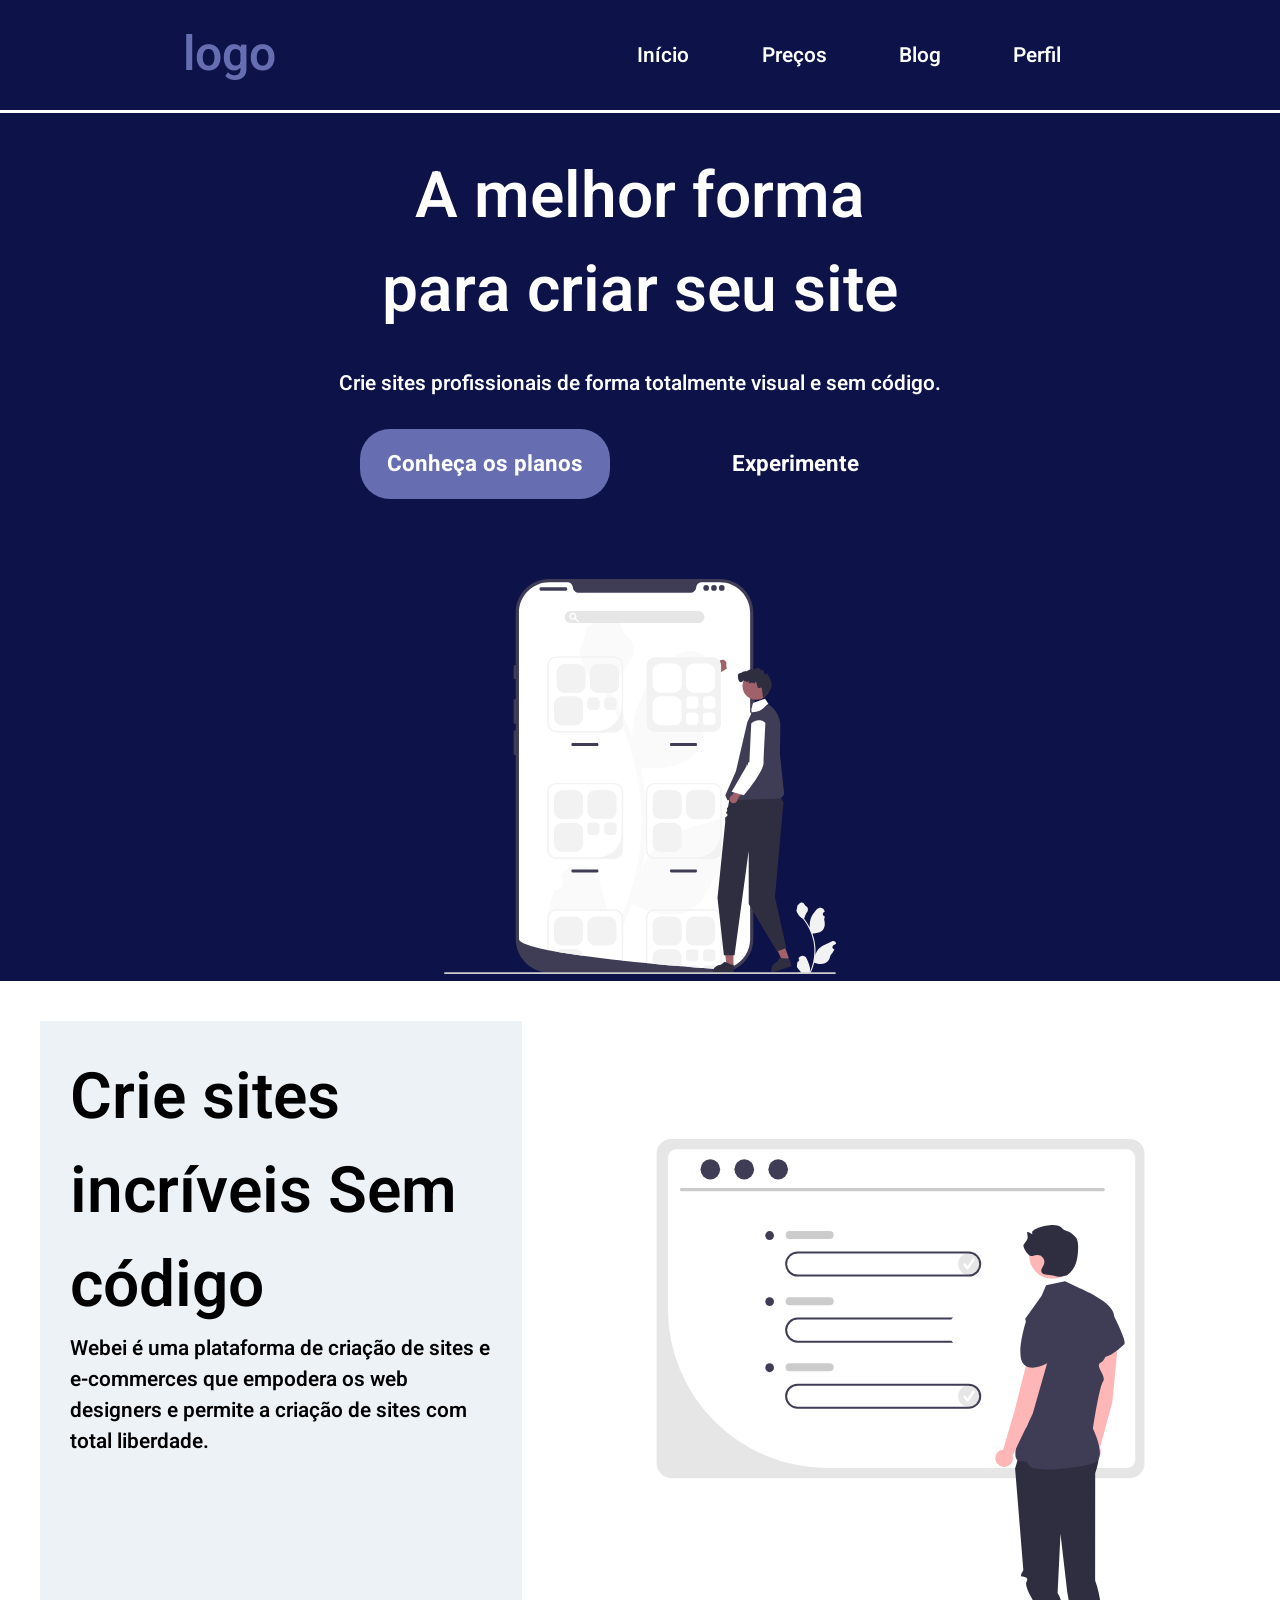
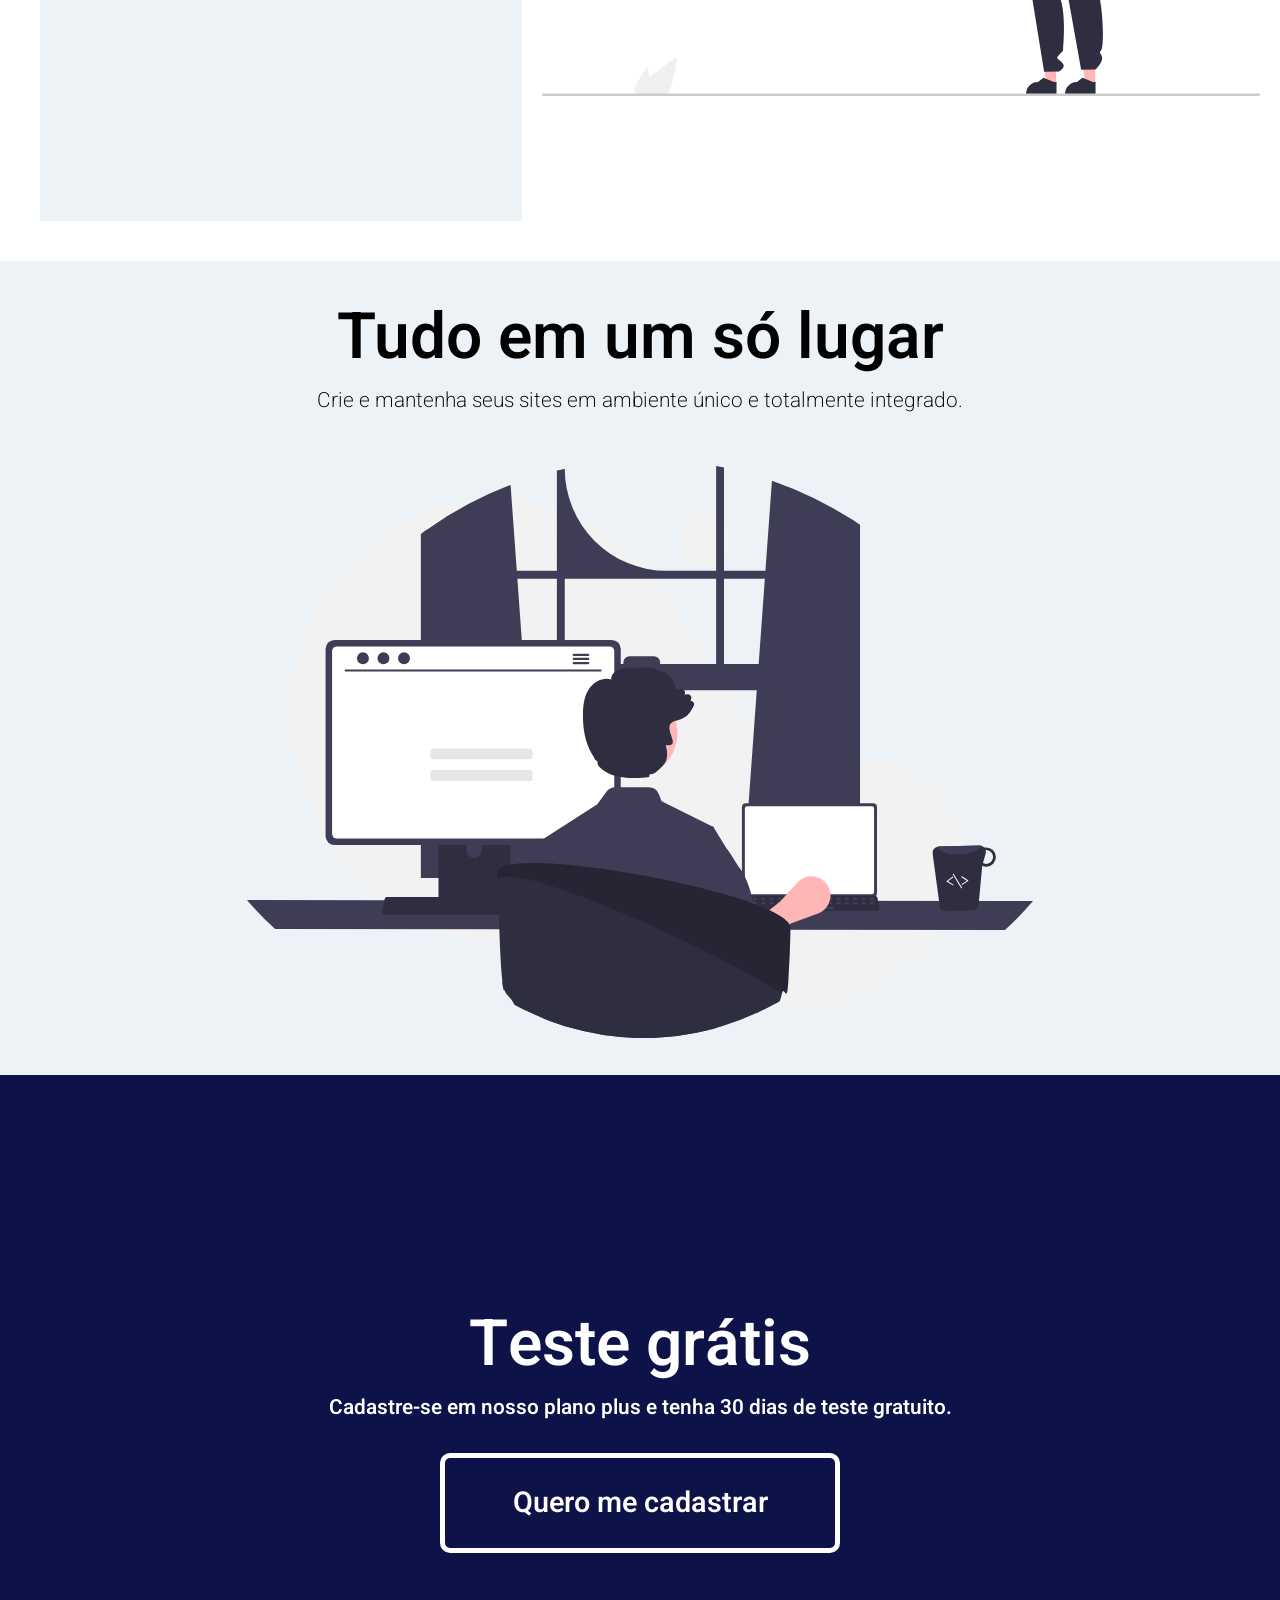
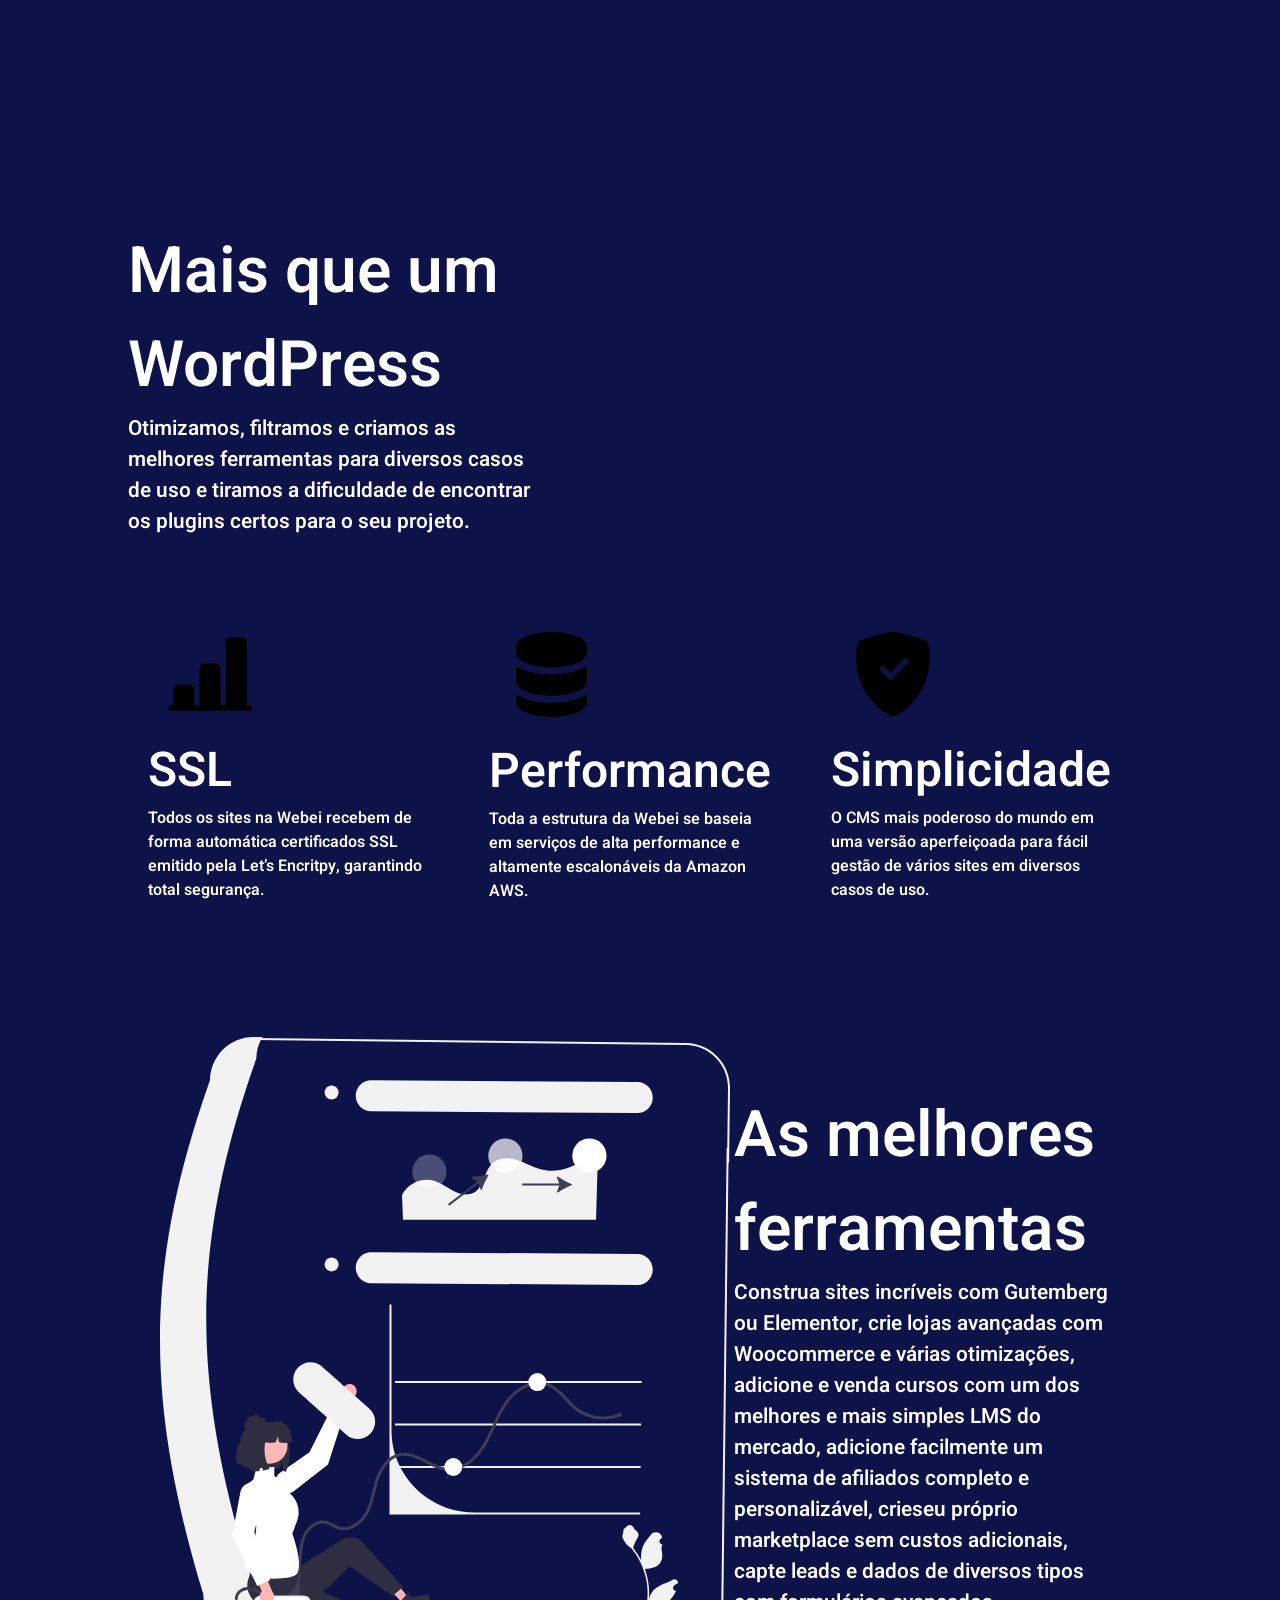
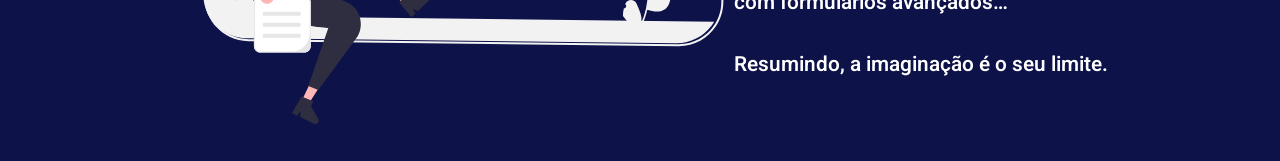
==== commit 9beb9996: "." ====
--- a/index.html
+++ b/index.html
@@ -11,12 +11,12 @@
 <body>
 <header class="container-cabecalho">
     <div class="cabecalho">
-        <h1 class="logo">JVC.Developer</h1>
+        <h1 class="logo">logo</h1>
         <nav class="menu">
-            <nav>Início</nav>
-            <nav>Preços</nav>
-            <nav>Blog</nav>
-            <nav>Perfil</nav>
+            <nav><a href=".container-subconteudo">Início</a></nav>
+            <nav><a href="">Preços</a></nav>
+            <nav><a href="">Blog</a></nav>
+            <nav><a href="">Perfil</a></nav>
         </nav>
     </div>
 </header>
@@ -45,7 +45,7 @@
             </div>
         </div>
     </section>
-    <section class="container-subconteudo">
+    <section id="container-subconteudo" class="container-subconteudo">
         <div  class="subconteudo">
             <h1>Tudo em um só lugar</h1>
             <p>Crie e mantenha seus sites em ambiente único e totalmente integrado.</p>
@@ -68,24 +68,24 @@
         </div>
         <div class="cardCont-container">
             <div class="cardCont">
-                <img src="" alt="">
+                <img src="bar-chart-line-fill.svg" alt="" class="img-card">
                 <h1>SSL</h1>
                 <p>Todos os sites na Webei recebem de forma automática certificados SSL emitido pela Let’s Encritpy, garantindo total segurança.</p>
             </div>
             <div class="cardCont">
-                <img src="" alt="">
+                <img src="server.svg" alt="" class="img-card">
                 <h1>Performance</h1>
                 <p>Toda a estrutura da Webei se baseia em serviços de alta performance e altamente escalonáveis da Amazon AWS.</p>
             </div>
             <div class="cardCont">
-                <img src="" alt="">
+                <img src="shield-fill-check.svg" alt="" class="img-card">
                 <h1>Simplicidade</h1>
                 <p>O CMS mais poderoso do mundo em uma versão aperfeiçoada para fácil gestão de vários sites em diversos casos de uso.</p>
             </div>
         </div>
         <div class="container-ferramentas">
             <div class="conteudo-img-ferramentas">
-                <img src="undraw_mobile_interface_re_1vv9.svg" alt="">
+                <img src="undraw_visualization_re_1kag.svg" alt="">
             </div>
             <div class="conteudo-ferramentas">
                 <h1>As melhores ferramentas</h1>
--- a/style.css
+++ b/style.css
@@ -1,4 +1,5 @@
 @import url('https://fonts.googleapis.com/css2?family=Heebo:wght@900&display=swap');
+
 
 *{
     margin: 0;
@@ -9,10 +10,10 @@
   
 }
 h1{
-    font-size: 6rem;
+    font-size: 4rem;
 }
 p{
-    font-size: 1.5rem;
+    font-size: 1.3rem;
 }
 .container-cabecalho{
     width: 100vw;
@@ -23,24 +24,32 @@
     display: flex;
     flex-direction: row;
     width: 100%;
-    justify-content: space-between;
-    padding: 30px;
+    justify-content: space-around;
+    padding: 20px;
     position: fixed;
     top: 0;
     border-bottom: 3px solid white;
 }
 .logo{
     font-size: 3rem;
+    color: #666db1;
 }
 .menu{
     width: 40%;
     display: flex;
     align-items: center;
     justify-content: space-around;
-    font-size: 1.5rem;
+    font-size: 1.3rem;
     font-weight: bold;
     cursor: pointer;
     
+}
+.menu a{
+    color: white;
+    text-decoration: none;
+}
+.menu a:hover{
+    color: #666db1;
 }
 .container{
     background-color: #0D1249;
@@ -61,17 +70,17 @@
     align-items: center;
     justify-content: center;
     text-align: center;
-    margin-top: 120px;
+    margin-top: 150px;
     
 }
 .container-apresentacao h1{
     margin: auto;
     width: 60%;
-    font-size: 6rem;
+
 }
 .container-apresentacao p{
     margin-top: 30px;
-    font-size: 2rem;
+
 }
 .botao-container{
     display: flex;
@@ -133,12 +142,7 @@
     margin: 20px;
     padding: 30px;
 }
-.card h1{
-    font-size: 6rem;
-}
-.card p{
-    font-size: 2rem;
-}
+
 .card-img{
     align-self: center;
 }
@@ -152,11 +156,9 @@
     padding: 30px;
 }
 .container-subconteudo h1{
-    font-size: 6rem;
     color: black;
 }
 .container-subconteudo p{
-    font-size: 2rem;
     font-weight: 200;
     color: black;
 }
@@ -177,12 +179,7 @@
     padding: 30px;
    
 }
-.container-teste-gratis h1{
-    font-size: 6rem;
-}
-.container-teste-gratis p{
-    font-size: 2rem;
-}
+
 .container-teste-gratis button{
     width: 400px;
     height: 100px;
@@ -207,12 +204,7 @@
 .conteudoCard{
     width: 80%;
 }
-.conteudoCard h1{
-   font-size: 6rem;
-}
-.conteudoCard p{
-    font-size: 1.2rem;
- }
+
 .contCard{
     margin-top: 50px;
     width: 40%;
@@ -252,6 +244,10 @@
     font-size: 1rem;
 
 }
+.img-card{
+    width:30%;
+    margin: 20px;
+}
 .container-ferramentas{
     color: rgb(255, 255, 255);
     width: 80%;
--- a/styleResponsivo.css
+++ b/styleResponsivo.css
@@ -11,6 +11,9 @@
         flex-direction: column;
         align-items: center;
         
+    }
+    .logo{
+        font-size: 1.5rem;
     }
     .menu{
         margin-top: 20px;
@@ -127,7 +130,7 @@
         margin-right: 0;
     }
     .container-ferramentas{
-       width: 80%;
+       width: 100%;
        flex-direction: column-reverse;
        
     }
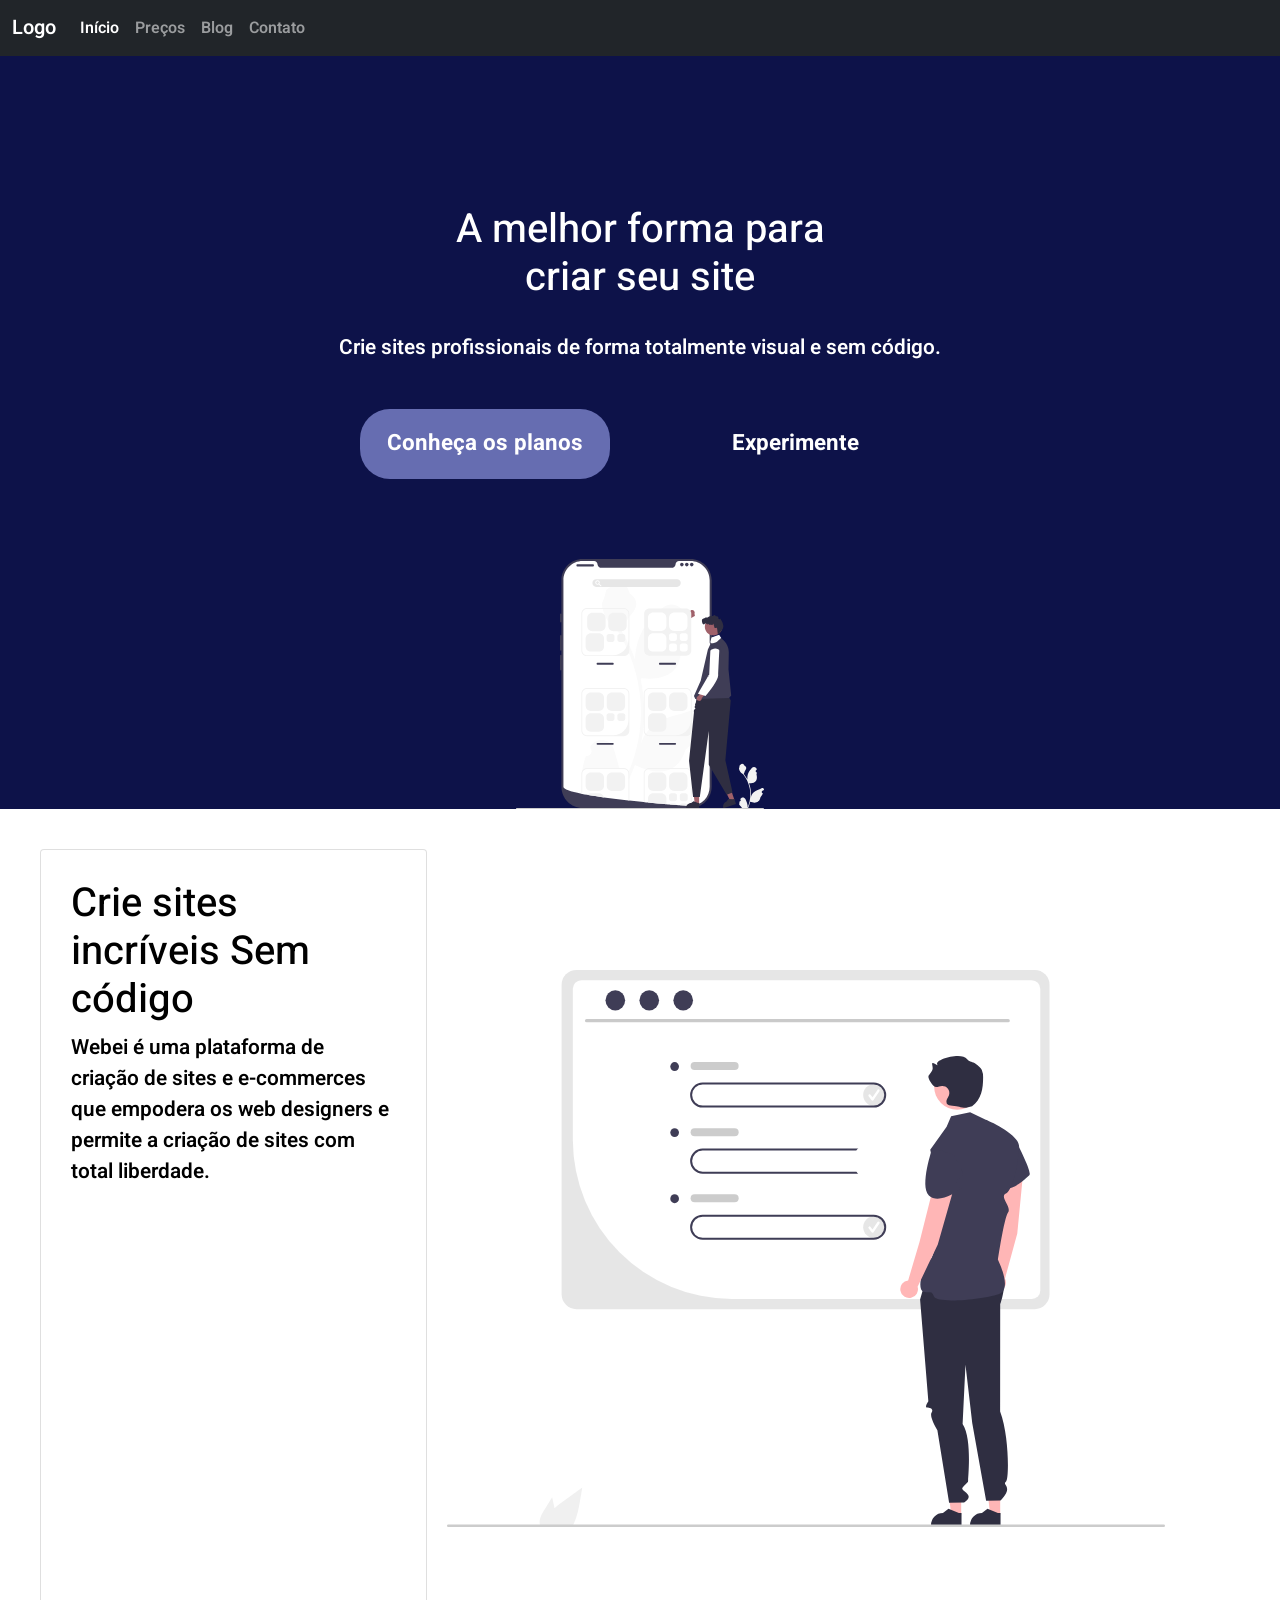
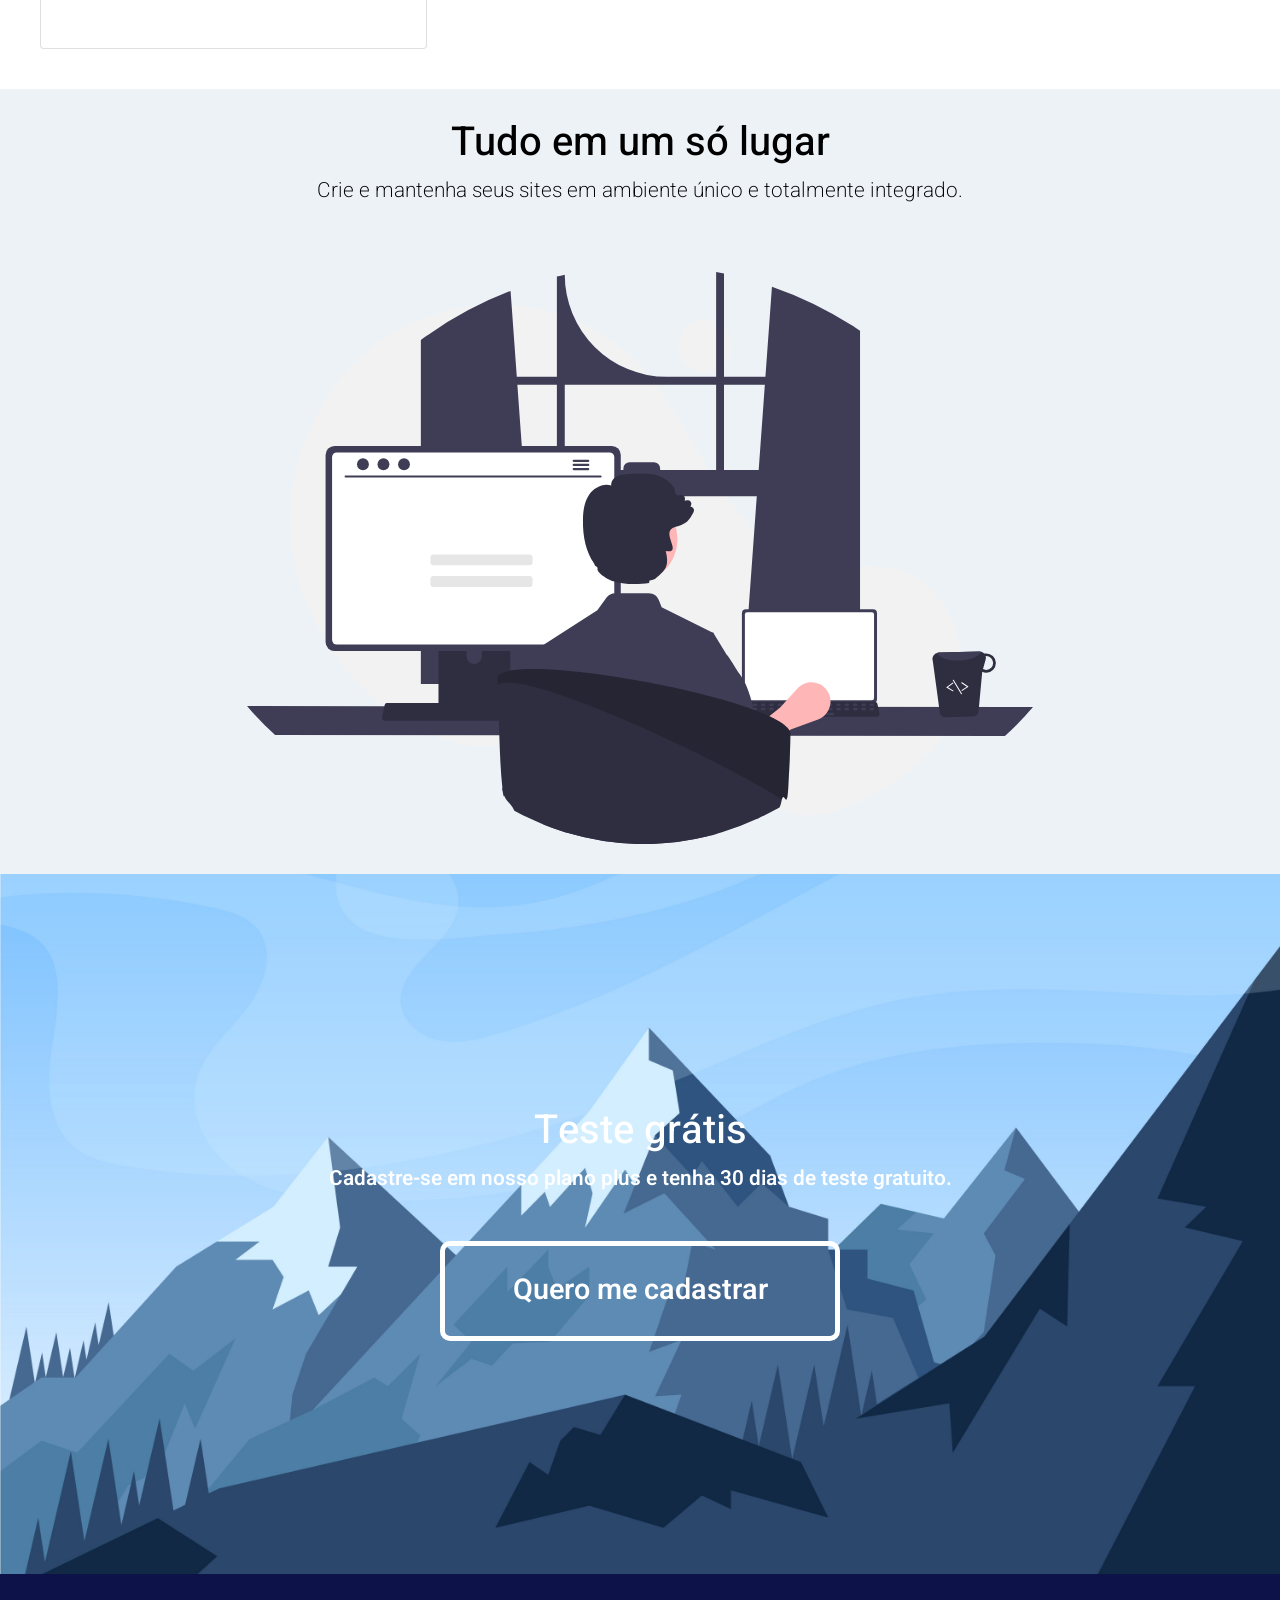
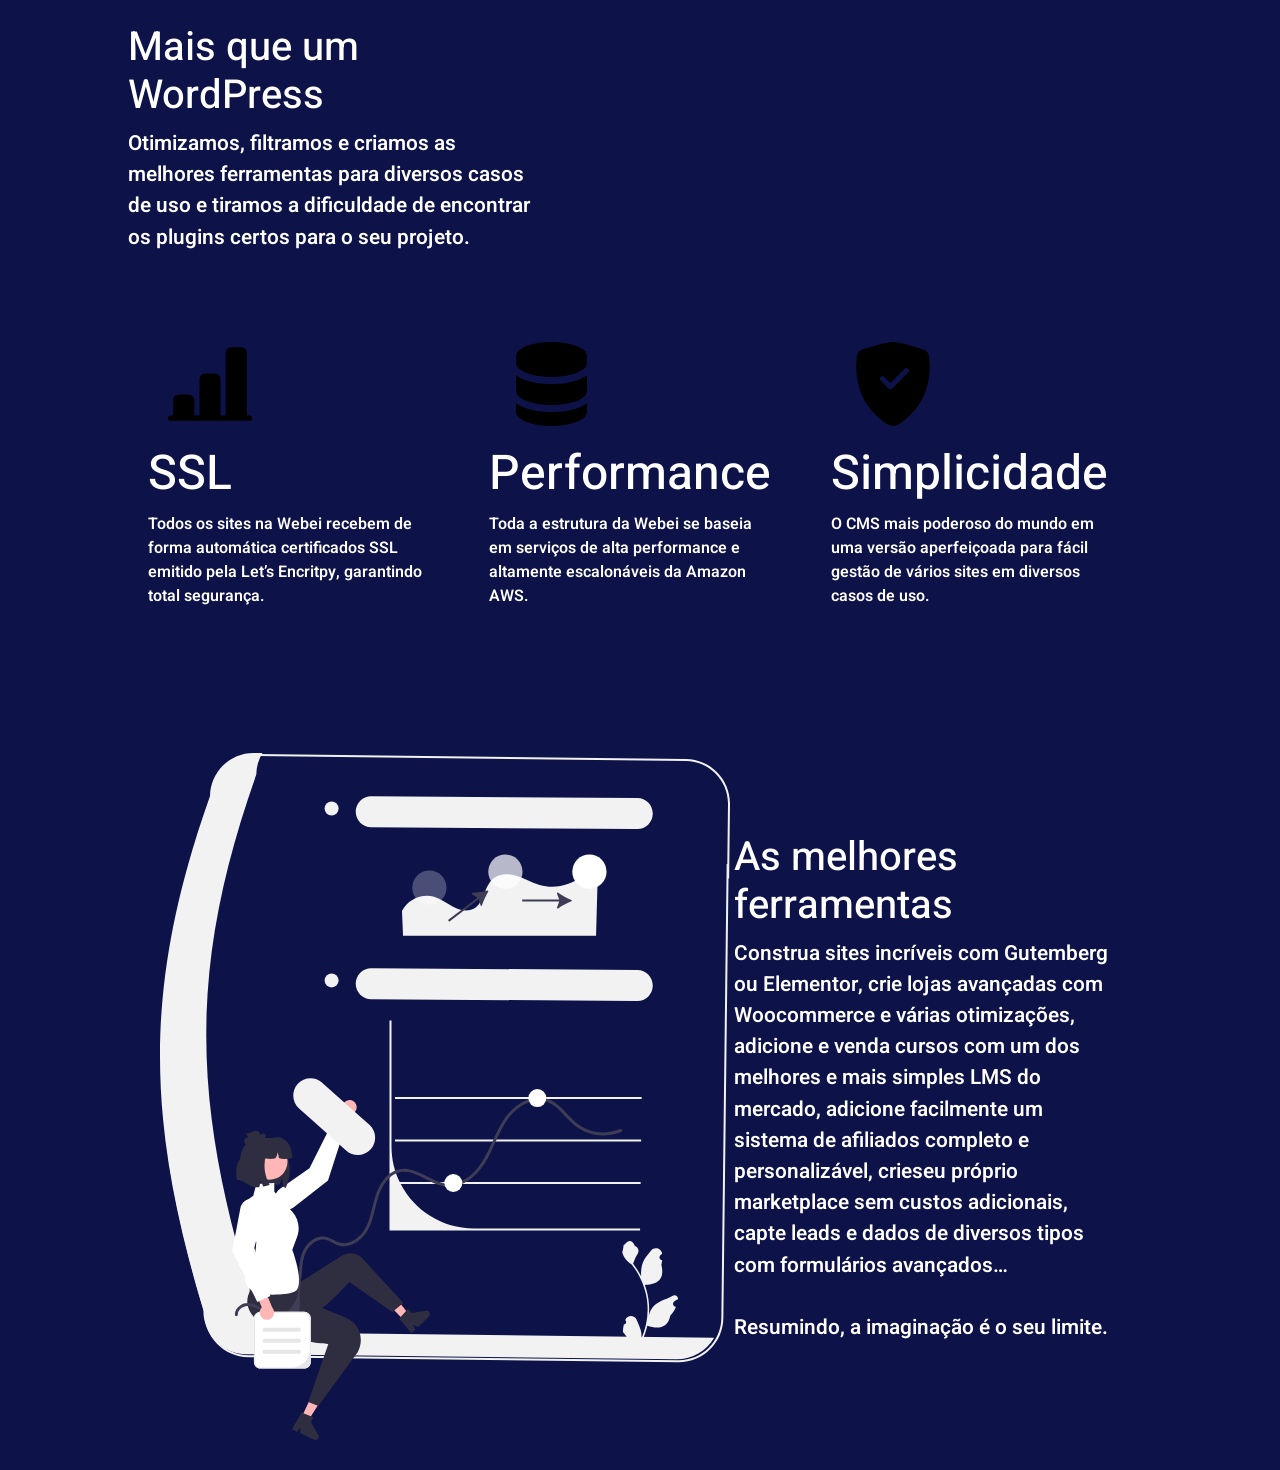
==== commit 344888bc: "." ====
--- a/index.html
+++ b/index.html
@@ -5,32 +5,48 @@
     <meta http-equiv="X-UA-Compatible" content="IE=edge">
     <meta name="viewport" content="width=device-width, initial-scale=1.0">
     <title>Site</title>
-    <link rel="stylesheet" href="style.css">
-    <link rel="stylesheet" href="styleResponsivo.css">
+    <link rel="stylesheet" href="css/style.css">
+    <link rel="stylesheet" href="css/styleResponsivo.css">
+    <link rel="stylesheet" href="css/bootstrap.min.css">
 </head>
 <body>
-<header class="container-cabecalho">
-    <div class="cabecalho">
-        <h1 class="logo">logo</h1>
-        <nav class="menu">
-            <nav><a href=".container-subconteudo">Início</a></nav>
-            <nav><a href="">Preços</a></nav>
-            <nav><a href="">Blog</a></nav>
-            <nav><a href="">Perfil</a></nav>
+<header class="cabecalho sticky-top">
+    <nav class="navbar navbar-expand-lg navbar-dark bg-dark w-100">
+        <div class="container-fluid ">
+            <a class="navbar-brand" href="#">Logo</a>
+            <button class="navbar-toggler" type="button" data-bs-toggle="collapse" data-bs-target="#navbarNav" aria-controls="navbarNav" aria-expanded="false" aria-label="Toggle navigation">
+            <span class="navbar-toggler-icon"></span>
+            </button>
+            <div class="collapse navbar-collapse" id="navbarNav">
+            <ul class="navbar-nav">
+                <li class="nav-item">
+                <a class="nav-link active" aria-current="page" href="#">Início</a>
+                </li>
+                <li class="nav-item">
+                <a class="nav-link" href="#conteudo-card">Preços</a>
+                </li>
+                <li class="nav-item">
+                <a class="nav-link" href="#card1">Blog</a>
+                </li>
+                <li class="nav-item">
+                <a class="nav-link" href="#">Contato</a>
+                </li>
+            </ul>
+            </div>
+        </div>
         </nav>
-    </div>
 </header>
-<section class="container">
+<section class="container-cont">
     <section class="container-apresentacao">
         <div>
             <h1>A melhor forma para criar seu site</h1>
             <p>Crie sites profissionais de forma totalmente visual e sem código.</p>
             <div class="botao-container">
-                <button class="btn btn-especial">Conheça os planos</button>
-                <button class="btn">Experimente</button>
+                <button class="btn-btn btn-especial">Conheça os planos</button>
+                <button class="btn-btn">Experimente</button>
             </div>
             <div class="container-img">
-                <img src="undraw_mobile_interface_re_1vv9.svg" alt="">
+                <img src="img/undraw_mobile_interface_re_1vv9.svg" alt="">
             </div>
         </div>
     </section>
@@ -41,7 +57,7 @@
                 <p>Webei é uma plataforma de criação de sites e e-commerces que empodera os web designers e permite a criação de sites com total liberdade.</p>
             </div>
             <div class="card-img">
-                <img src="undraw_performance_overview_re_mqrq (1).svg" alt="">
+                <img src="img/undraw_performance_overview_re_mqrq (1).svg" alt="">
             </div>
         </div>
     </section>
@@ -49,7 +65,7 @@
         <div  class="subconteudo">
             <h1>Tudo em um só lugar</h1>
             <p>Crie e mantenha seus sites em ambiente único e totalmente integrado.</p>
-            <img src="undraw_programming_re_kg9v.svg" alt="">
+            <img src="img/undraw_programming_re_kg9v.svg" alt="">
         </div>
     </section>
     <section class="container-teste-gratis">
@@ -68,24 +84,24 @@
         </div>
         <div class="cardCont-container">
             <div class="cardCont">
-                <img src="bar-chart-line-fill.svg" alt="" class="img-card">
+                <img src="img/bar-chart-line-fill.svg" alt="" class="img-card">
                 <h1>SSL</h1>
                 <p>Todos os sites na Webei recebem de forma automática certificados SSL emitido pela Let’s Encritpy, garantindo total segurança.</p>
             </div>
             <div class="cardCont">
-                <img src="server.svg" alt="" class="img-card">
+                <img src="img/server.svg" alt="" class="img-card">
                 <h1>Performance</h1>
                 <p>Toda a estrutura da Webei se baseia em serviços de alta performance e altamente escalonáveis da Amazon AWS.</p>
             </div>
             <div class="cardCont">
-                <img src="shield-fill-check.svg" alt="" class="img-card">
+                <img src="img/shield-fill-check.svg" alt="" class="img-card">
                 <h1>Simplicidade</h1>
                 <p>O CMS mais poderoso do mundo em uma versão aperfeiçoada para fácil gestão de vários sites em diversos casos de uso.</p>
             </div>
         </div>
         <div class="container-ferramentas">
             <div class="conteudo-img-ferramentas">
-                <img src="undraw_visualization_re_1kag.svg" alt="">
+                <img src="img/undraw_visualization_re_1kag.svg" alt="">
             </div>
             <div class="conteudo-ferramentas">
                 <h1>As melhores ferramentas</h1>
@@ -96,5 +112,7 @@
          </div>
     </section>
 </section>
+    <script src="js/bootstrap.bundle.min.js"></script>
+    <script src="js/jquery-3.6.0.min.js"></script>
 </body>
 </html>
--- a/css/style.css
+++ b/css/style.css
@@ -0,0 +1,231 @@
+@import url('https://fonts.googleapis.com/css2?family=Heebo:wght@900&display=swap');
+
+
+*{
+    margin: 0;
+    padding: 0;
+    box-sizing: border-box;
+    font-family: 'Heebo', sans-serif;
+    font-weight: 600;
+  
+}
+h1{
+    font-size: 4rem;
+}
+p{
+    font-size: 1.3rem;
+}
+.cabecalho{
+    width: 100%;
+}
+
+
+
+.container-cont{
+    background-color: #0D1249;
+    color: white;
+    width: 100%;
+    height:auto;
+    display: flex;
+    flex-direction: column;
+    align-items: center;
+    justify-content: center;
+
+}
+.container-apresentacao{
+    align-self: flex-start;
+    width: 100%;
+    height: auto;
+    display: flex;
+    align-items: center;
+    justify-content: center;
+    text-align: center;
+    margin-top: 150px;
+    
+}
+.container-apresentacao h1{
+    margin: auto;
+    width: 60%;
+
+}
+.container-apresentacao p{
+    margin-top: 30px;
+
+}
+.botao-container{
+    display: flex;
+    align-items: center;
+    justify-content: center;
+    
+}
+.btn-btn{
+    width: 250px;
+    height: 70px;
+    margin:30px;
+    border-radius: 30px;
+    border: none;
+    font-size: 1.4rem;
+    font-weight: bold;
+    cursor: pointer;
+    background-color: transparent;
+    color: white;
+}
+.btn-btn:hover{
+    background-color: white;
+    color: black;
+}
+.btn-especial{
+    background-color: #666db1;
+}
+.btn-especial:hover{
+    opacity: 80%;
+    background-color: #666db1;
+    color: white;
+}
+.container-img{
+    margin-top: 50px;
+    width: auto;
+    height: auto;
+}
+.container-img img{
+    width: 40%;
+}
+.container-conteudo{
+    background-color: rgb(255, 255, 255);
+    width: 100%;
+    height:auto;
+    display: flex;
+    
+}
+.conteudo{
+    width: 100%;
+    height: 100%;
+    margin: 20px;
+    color: black;
+    display: flex;
+    justify-content: space-around;
+}
+.card{
+    background-color:#EDF2F7;
+    width:45%;
+    height: 800px;
+    margin: 20px;
+    padding: 30px;
+}
+
+.card-img{
+    align-self: center;
+}
+.container-subconteudo{
+    background-color:#EDF2F7;
+    width: 100%;
+    height: auto;
+    display: flex;
+    justify-content:center;
+    text-align: center;
+    padding: 30px;
+}
+.container-subconteudo h1{
+    color: black;
+}
+.container-subconteudo p{
+    font-weight: 200;
+    color: black;
+}
+.container-subconteudo img{
+    margin-top: 50px;
+}
+.container-teste-gratis{
+    width: 100%;
+    background-image: url(../img/6271875.jpg);
+    background-position: center;
+    background-repeat: none;
+    background-size: cover;
+    height: 700px;
+    display: flex;
+    align-items: center;
+    justify-content:center;
+    text-align: center;
+    padding: 30px;
+   
+}
+
+.container-teste-gratis button{
+    width: 400px;
+    height: 100px;
+    font-size: 1.8rem;
+    border-radius: 10px;
+    border: 5px solid white;
+    background-color: transparent;
+    cursor: pointer;
+    margin-top: 30px;
+    color: white;
+}
+.container-conteudoCard{
+    background-color:#0D1249;
+    width: 100%;
+    height: auto;
+    display: flex;
+    flex-direction: column;
+    align-items: center;
+    color: rgb(255, 255, 255);
+
+}
+.conteudoCard{
+    width: 80%;
+}
+
+.contCard{
+    margin-top: 50px;
+    width: 40%;
+    margin-bottom: 20px;
+    
+ }
+.cardCont-container{
+    display:flex;
+    width: 80%;
+    justify-content: space-between;
+    margin-bottom: 50px;
+}
+.cardCont{
+    display: flex;
+    flex-direction: column;
+    align-items: flex-start;
+    justify-content: center;
+    color: white;
+    width: 50%;
+    height: 400px;
+    margin-right: 20px;
+    text-align: left;
+    padding: 20px; 
+    border-radius: 20px;   
+
+}
+.cardCont:hover{
+    background-color: rgb(255, 255, 255);
+    cursor: pointer;
+    box-shadow: 3px 3px 3px rgba(0, 0, 0, 0.233);
+    color: black;
+}
+.cardCont h1{
+    font-size: 3rem;
+}
+.cardCont p{
+    font-size: 1rem;
+
+}
+.img-card{
+    width:30%;
+    margin: 20px;
+}
+.container-ferramentas{
+    color: rgb(255, 255, 255);
+    width: 80%;
+    display: flex;
+    justify-content: space-around;
+    padding: 30px;
+    align-items: center;
+}
+.conteudo-ferramentas{
+    width: 40%;
+}
--- a/css/styleResponsivo.css
+++ b/css/styleResponsivo.css
@@ -0,0 +1,148 @@
+@media (max-width:500px) {
+    h1{
+        font-size: 3rem;
+    }
+    p{
+        font-size: 1rem;
+    }
+    
+    .cabecalho{
+        display: flex;
+        flex-direction: column;
+        align-items: center;
+        
+    }
+    .logo{
+        font-size: 1.5rem;
+    }
+    .menu{
+        margin-top: 20px;
+        width: 100%;
+    } 
+    .container-apresentacao{
+        width: 100%;
+        padding: 20px;
+        margin-top: 150px;
+    }
+    .container-apresentacao h1{
+        font-size: 3rem;
+        width: 100%;
+        margin: 0;
+    } 
+    .container-apresentacao p{
+        margin-top: 30px;
+        font-size: 1.8rem;
+    } 
+    .botao-container{
+       
+        width: 100%;
+        justify-content: space-between;
+        flex-direction: column;
+    }
+    .btn{
+        width: 100%;
+        height: 70px;
+        padding: 10px;
+    }
+    .container-img{
+        width: auto;
+        height: auto;
+      
+    }
+    .container-img img{
+        width: 100%;
+    }
+    .conteudo{
+        margin:0;
+        width: 100%;
+        justify-content: flex-start;
+        flex-direction: column;
+       background-color: rgb(255, 255, 255);
+
+    }
+    .card{
+        margin: 0px;
+        width: 80%;  
+        height: 500px; 
+    }
+    .card h1{
+        font-size: 3rem;
+    }
+    .card p{
+        font-size: 1rem;
+    }
+    .card-img{
+        width: 100%;
+        
+       
+    }
+    .card-img img{
+        width: 100%;
+    }
+   
+    .container-subconteudo h1{
+        font-size: 3rem;
+      
+    }
+    .container-subconteudo p{
+        font-size: 1rem;
+       
+    }
+    .container-subconteudo img{
+        width: 100%;
+    }
+    .container-teste-gratis{
+        height: 500px;
+    }
+    .container-teste-gratis h1{
+        font-size: 4rem;
+        color: white;
+    }
+    .container-teste-gratis p{
+        font-size: 1.3rem;
+       
+    }
+    .container-teste-gratis button{
+        width: 300px;
+        height: 100px;
+        font-size: 1.5rem; 
+         
+    }
+    .cardCont-container{
+       flex-direction: column;
+       width: 100%;
+       align-items: center;
+       justify-content: center;
+    }
+    .conteudoCard h1{
+        text-align: left;
+        font-size: 3rem;
+     }
+     .conteudoCard p{
+         font-size: 1rem;
+      }
+    .contCard{
+        width: 100%;
+        margin-bottom: 20px;
+    }
+    .cardCont{
+        width: 80%;
+        margin-right: 0;
+    }
+    .container-ferramentas{
+       width: 100%;
+       flex-direction: column-reverse;
+       
+    }
+    .conteudo-ferramentas{
+        width: 100%;
+    }
+    .conteudo-ferramentas h1{
+       font-size: 2.5rem;
+    }
+    .conteudo-img-ferramentas img{
+        width: 100%;
+        margin-top: 50px;
+    }
+}
+
